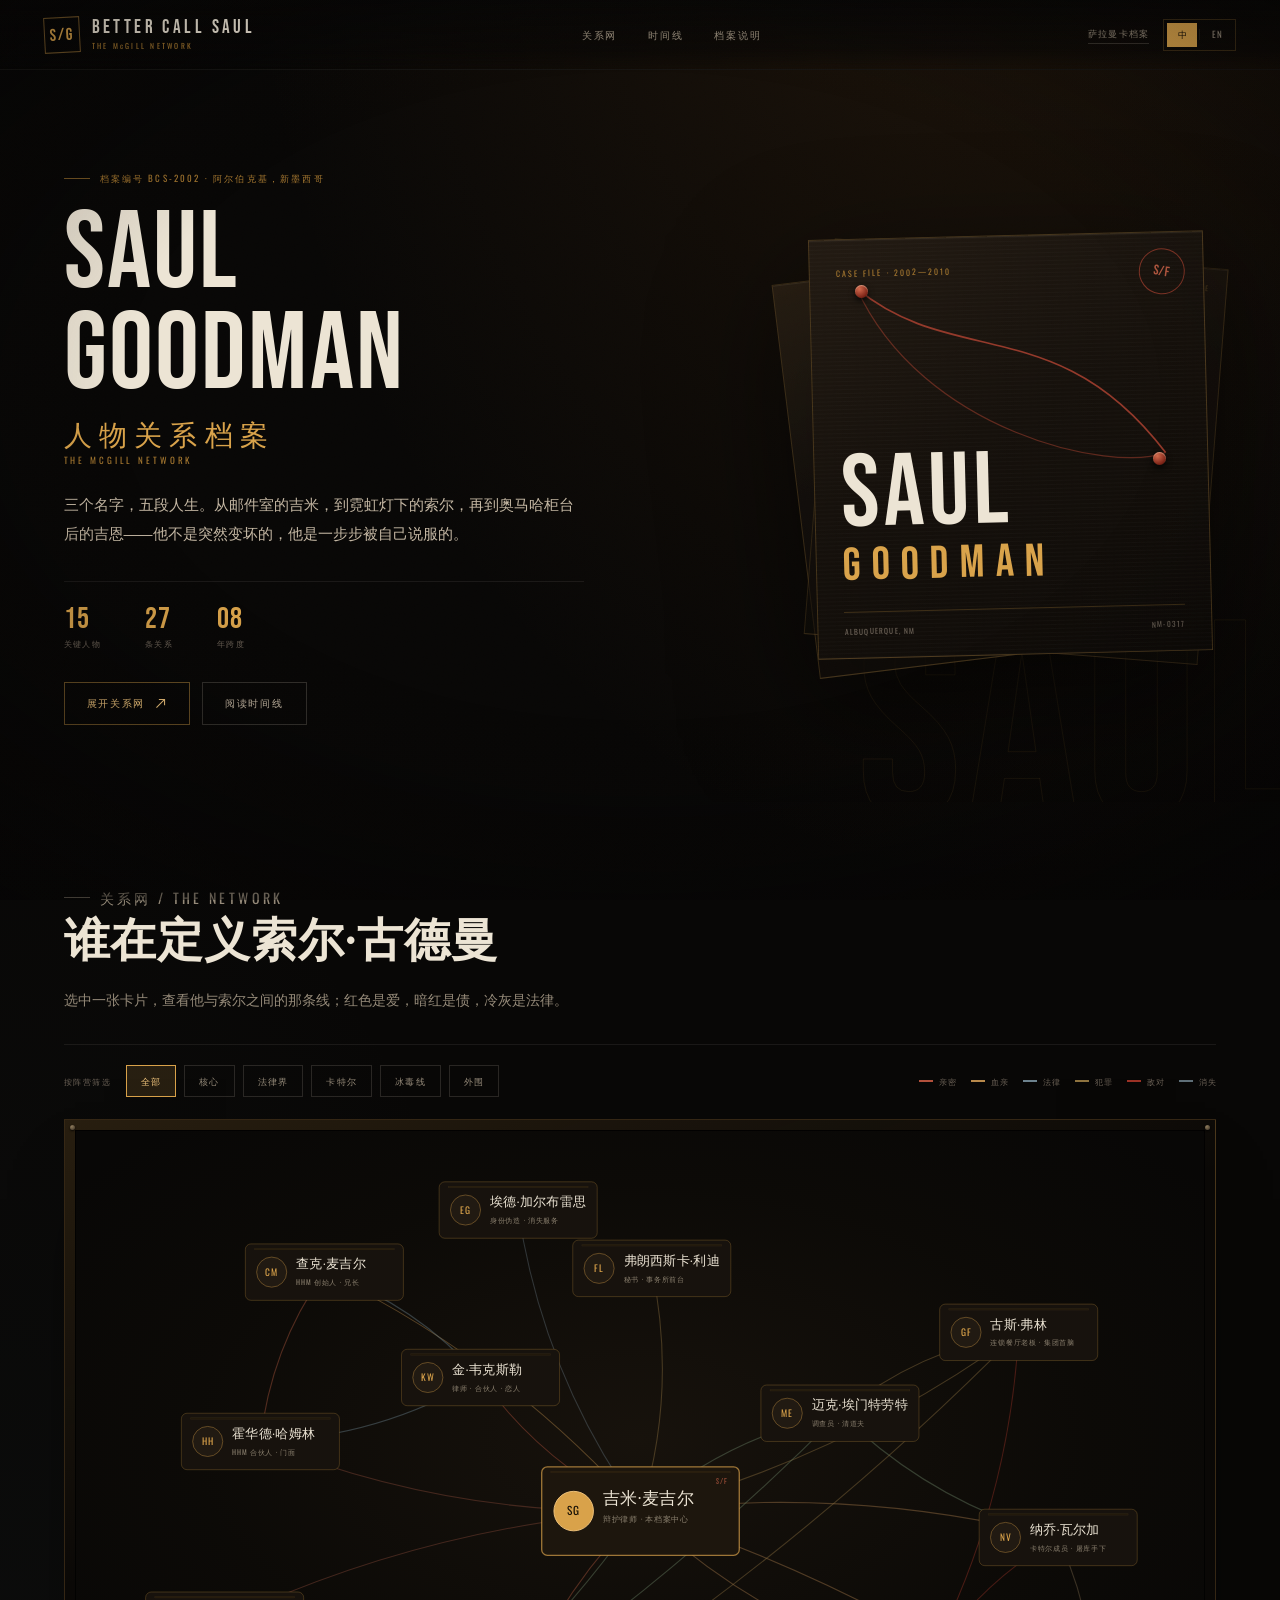
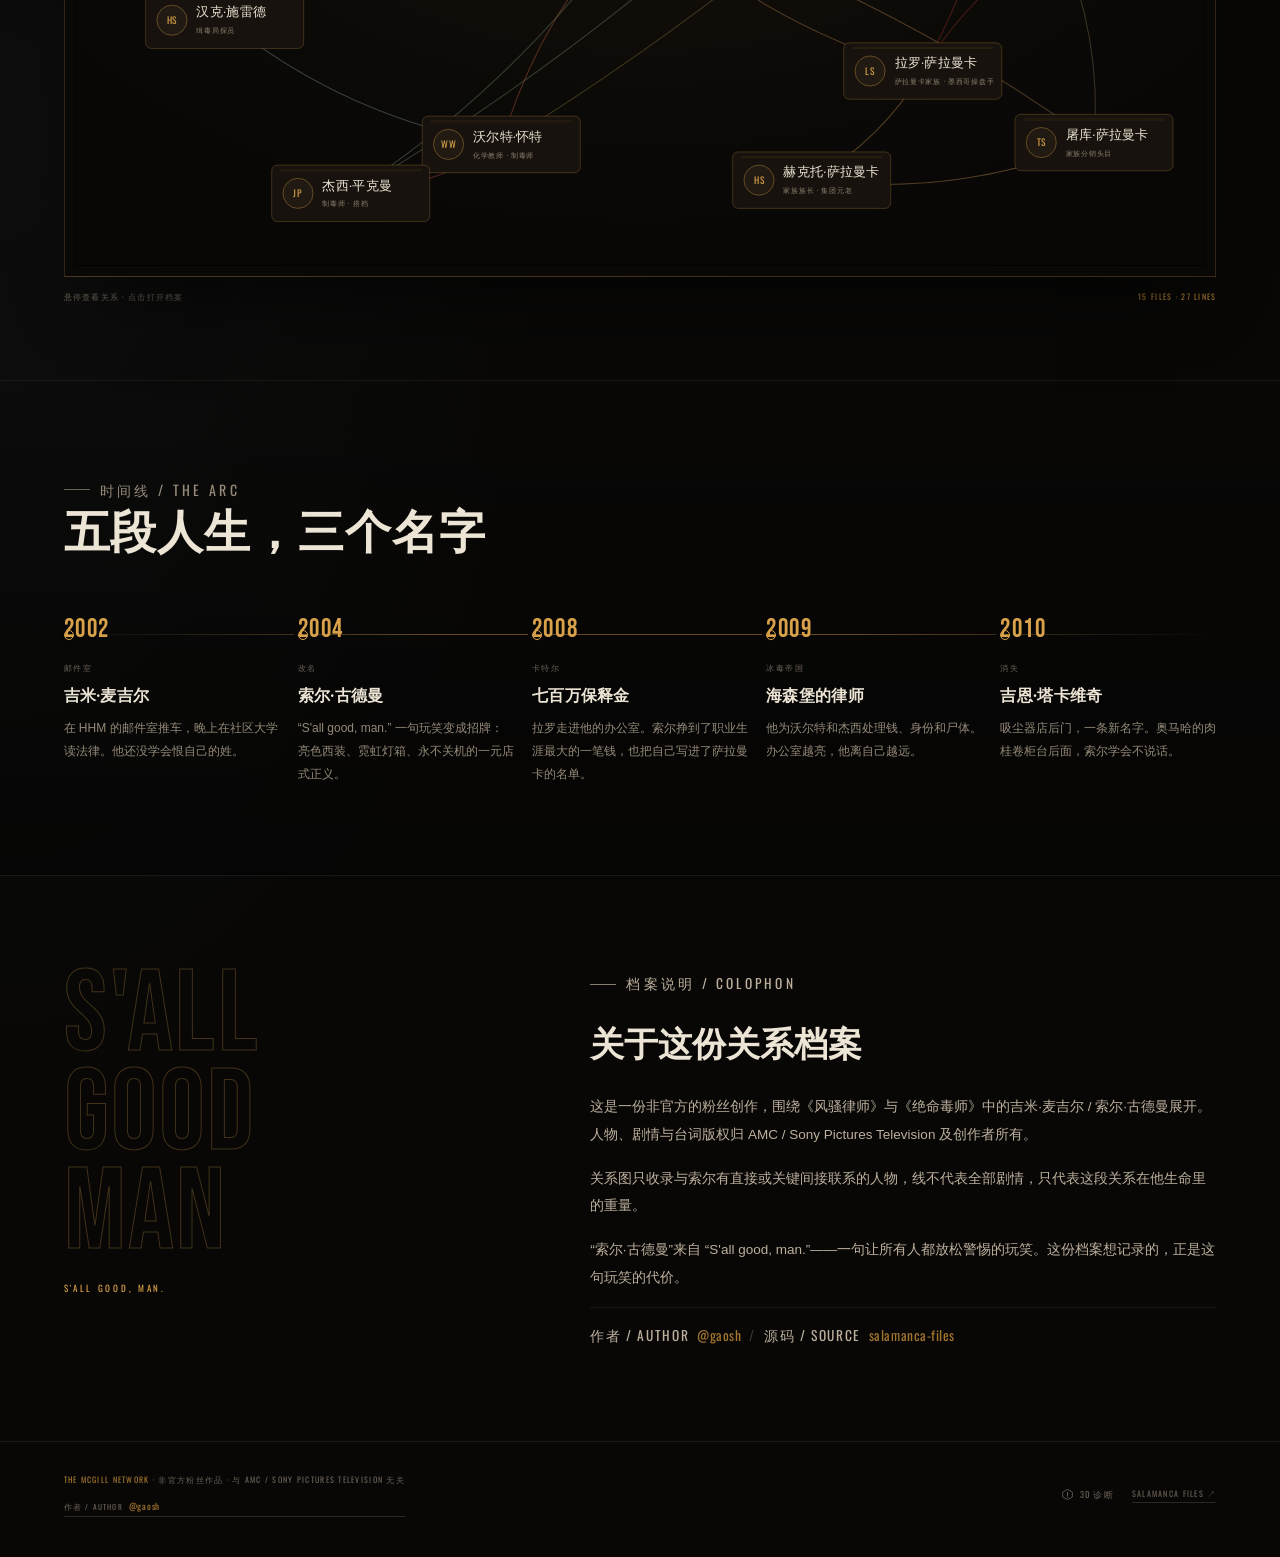
==== saul.html @ 106b192c "feat: Salamanca Files & McGill Network — bilingual 3D character archives - index.html: six Salamanca" ====
<!DOCTYPE html>
<html lang="zh-CN" data-lang="zh">
<head>
<meta charset="UTF-8">
<meta name="viewport" content="width=device-width, initial-scale=1.0, viewport-fit=cover">
<meta name="theme-color" content="#080706">
<meta name="description" content="以索尔·古德曼为中心的人物关系档案：金、查克、霍华德、迈克、古斯、拉罗、纳乔、沃尔特、杰西等 15 位关键人物与 27 条关系，附时间线。">
<title>索尔·古德曼人物关系档案 · THE McGILL NETWORK</title>
<link rel="icon" href="assets/fonts/favicon.svg" type="image/svg+xml">
<link rel="stylesheet" href="assets/css/saul.css">
</head>
<body id="top">

<div class="grain" aria-hidden="true"></div>
<div class="vignette" aria-hidden="true"></div>

<header class="site-nav">
  <a class="brand" href="#top" aria-label="回到顶部">
    <span class="brand__mark">S/G</span>
    <span class="brand__text"><strong>BETTER CALL SAUL</strong><small>THE McGILL NETWORK</small></span>
  </a>
  <nav class="site-nav__links" aria-label="主导航">
    <a href="#network" data-i18n="navNetwork">关系网</a>
    <a href="#timeline" data-i18n="navTimeline">时间线</a>
    <a href="#about" data-i18n="navAbout">档案说明</a>
  </nav>
  <div class="nav__right">
    <a class="nav__back" href="index.html" data-i18n="back">萨拉曼卡档案</a>
    <div class="lang-switch" role="group" aria-label="语言切换 / Language">
      <button type="button" data-lang-btn="zh" class="is-active" aria-pressed="true">中</button>
      <span aria-hidden="true"></span>
      <button type="button" data-lang-btn="en" aria-pressed="false">EN</button>
    </div>
  </div>
</header>

<main>

  <!-- HERO -->
  <section class="hero">
    <span class="hero__ghost" aria-hidden="true">SAUL</span>
    <div class="wrap hero__grid">
      <div class="hero__copy">
        <p class="kicker" data-i18n="heroKicker">档案编号 BCS-2002 · 阿尔伯克基，新墨西哥</p>
        <h1 class="hero__title">
          SAUL<br>GOODMAN
          <span class="hero__sub-cn" data-i18n="heroSubCn">人物关系档案</span>
          <em class="hero__sub-en">THE McGILL NETWORK</em>
        </h1>
        <p class="hero__lead" data-i18n="heroLead">三个名字，五段人生。从邮件室的吉米，到霓虹灯下的索尔，再到奥马哈柜台后的吉恩——他不是突然变坏的，他是一步步被自己说服的。</p>

        <div class="hero__meta">
          <div><b>15</b><span data-i18n="heroMeta1">关键人物</span></div>
          <div><b>27</b><span data-i18n="heroMeta2">条关系</span></div>
          <div><b>08</b><span data-i18n="heroMeta3">年跨度</span></div>
        </div>

        <div class="hero__cta">
          <a class="btn" href="#network">
            <span data-i18n="heroCta">展开关系网</span>
            <svg viewBox="0 0 16 16" fill="none" aria-hidden="true"><path d="M3 13 13 3M6 3h7v7" stroke="currentColor" stroke-width="1.3"/></svg>
          </a>
          <a class="btn btn--ghost" href="#timeline"><span data-i18n="heroCta2">阅读时间线</span></a>
        </div>
      </div>

      <div class="stack" aria-hidden="true">
        <div class="stack__card stack__card--back1"></div>
        <div class="stack__card stack__card--back2"></div>
        <div class="stack__card stack__card--main">
          <p class="stack__label">CASE FILE · 2002—2010</p>
          <span class="stack__stamp">S/F</span>
          <p class="stack__big">SAUL</p>
          <p class="stack__sub">GOODMAN</p>
          <div class="stack__row">
            <span>ALBUQUERQUE, NM</span>
            <span>NM-0317</span>
          </div>
        </div>
        <span class="stack__pin stack__pin--a"></span>
        <span class="stack__pin stack__pin--b"></span>
        <svg class="stack__thread" viewBox="0 0 400 440" fill="none">
          <path d="M58 74 C 150 150, 250 96, 352 230" stroke="#a8402f" stroke-width="1.6" opacity="0.85"/>
          <path d="M58 74 C 120 210, 300 250, 352 230" stroke="#a8402f" stroke-width="1.2" opacity="0.5"/>
        </svg>
      </div>
    </div>
  </section>

  <!-- NETWORK -->
  <section class="network" id="network">
    <div class="wrap">
      <div class="network__head">
        <div class="section-head">
          <p class="kicker" data-i18n="boardKicker">关系网 / THE NETWORK</p>
          <h2 data-i18n="boardTitle">谁在定义索尔·古德曼</h2>
          <p data-i18n="boardLead">选中一张卡片，查看他与索尔之间的那条线；红色是爱，暗红是债，冷灰是法律。</p>
        </div>
      </div>

      <div class="board-tools">
        <span class="filter-label" data-i18n="filterLabel">按阵营筛选</span>
        <div class="filter-chips" id="filter-chips"></div>
        <div class="legend">
          <span><i style="background:#b4513c"></i><em data-i18n="legendLove">亲密</em></span>
          <span><i style="background:#b98a4b"></i><em data-i18n="legendFamily">血亲</em></span>
          <span><i style="background:#6d838f"></i><em data-i18n="legendLaw">法律</em></span>
          <span><i style="background:#8f7440"></i><em data-i18n="legendCrime">犯罪</em></span>
          <span><i style="background:#9c3226"></i><em data-i18n="legendEnemy">敌对</em></span>
          <span><i style="background:#5f6f78"></i><em data-i18n="legendEscape">消失</em></span>
        </div>
      </div>

      <div class="board-frame">
        <div class="board" id="board">
          <svg id="saul-board" viewBox="0 0 1200 780" role="img" aria-label="索尔·古德曼人物关系图">
            <g id="layer-edges"></g>
            <g id="layer-nodes"></g>
          </svg>
        </div>
      </div>
      <div class="index-strip" id="mobile-index">
        <span class="index-strip__label">全部档案</span>
        <div class="index-strip__chips"></div>
      </div>
      <div class="board-hint">
        <span data-i18n="boardHint">悬停查看关系 · 点击打开档案</span>
        <b class="scroll-tip">← 左右滑动查看完整关系图 →</b>
        <b class="count-tip">15 FILES · 27 LINES</b>
      </div>
    </div>
  </section>

  <!-- TIMELINE -->
  <section class="timeline" id="timeline">
    <div class="wrap">
      <div class="section-head">
        <p class="kicker" data-i18n="timelineKicker">时间线 / THE ARC</p>
        <h2 data-i18n="timelineTitle">五段人生，三个名字</h2>
      </div>
      <div class="timeline__track" id="timeline-track"></div>
    </div>
  </section>

  <!-- ABOUT -->
  <section class="about" id="about">
    <div class="wrap about__grid">
      <div>
        <p class="about__mark">S'ALL<br>GOOD<br>MAN<small>S'ALL GOOD, MAN.</small></p>
      </div>
      <div class="about__body">
        <p class="kicker" data-i18n="aboutKicker">档案说明 / COLOPHON</p>
        <h2 class="section-head" style="font-size:clamp(24px,2.8vw,34px);margin:0 0 18px" data-i18n="aboutTitle">关于这份关系档案</h2>
        <p data-i18n="aboutP1">这是一份非官方的粉丝创作，围绕《风骚律师》与《绝命毒师》中的吉米·麦吉尔 / 索尔·古德曼展开。人物、剧情与台词版权归 AMC / Sony Pictures Television 及创作者所有。</p>
        <p data-i18n="aboutP2">关系图只收录与索尔有直接或关键间接联系的人物，线不代表全部剧情，只代表这段关系在他生命里的重量。</p>
        <p data-i18n="aboutP3">“索尔·古德曼”来自 “S'all good, man.”——一句让所有人都放松警惕的玩笑。这份档案想记录的，正是这句玩笑的代价。</p>
        <p class="about__credit">
          <span data-author-label>作者 / AUTHOR</span>
          <a data-author-link href="https://github.com/" target="_blank" rel="noopener noreferrer" data-author-name>@github</a>
          <span class="about__sep" aria-hidden="true">/</span>
          <span data-repo-label>源码 / SOURCE</span>
          <a data-repo-link href="https://github.com/" target="_blank" rel="noopener noreferrer" data-repo-name>salamanca-files</a>
        </p>
      </div>
    </div>
  </section>

</main>

<footer class="site-footer">
  <div class="wrap site-footer__inner">
    <div class="site-footer__meta">
      <span><strong>THE McGILL NETWORK</strong> · <span data-i18n="footer">非官方粉丝作品 · 与 AMC / Sony Pictures Television 无关</span></span>
      <a class="site-credit" data-author-link href="https://github.com/" target="_blank" rel="noopener noreferrer">
        <em data-author-label>作者 / AUTHOR</em>
        <b data-author-name>@github</b>
      </a>
    </div>
    <div class="site-footer__actions">
      <button class="site-footer__gl" type="button" data-gl-diag>
        <svg viewBox="0 0 16 16" fill="none" aria-hidden="true"><path d="M8 1.8 14 5v6l-6 3.2L2 11V5l6-3.2Z" stroke="currentColor" stroke-width="1"/><path d="M8 5.4v4M8 10.9v.5" stroke="currentColor" stroke-width="1.2" stroke-linecap="round"/></svg>
        <span data-i18n="footer.glCheck">3D 诊断</span>
      </button>
      <a href="index.html">SALAMANCA FILES ↗</a>
    </div>
  </div>
</footer>

<div class="dossier" id="dossier" hidden>
  <div class="dossier__veil" id="dossier-veil" data-close></div>
  <section class="dossier__panel" role="dialog" aria-modal="true" aria-labelledby="dossier-name">
    <button class="dossier__close" type="button" data-close aria-label="关闭档案" title="关闭 / Close">
      <svg viewBox="0 0 20 20" fill="none" aria-hidden="true"><path d="M5 5l10 10M15 5 5 15" stroke="currentColor" stroke-width="1.4"/></svg>
    </button>

    <div class="dossier__stage">
      <div class="stage__top">
        <span class="stage__mode"><i></i><span id="stage-mode">LIVE 3D</span> · <span id="stage-num">01</span> / 15</span>
        <span class="stage__status" id="stage-status">拖动旋转</span>
      </div>

      <div class="stage__canvas" id="stage-canvas">
        <div class="stage__placeholder" id="stage-placeholder">
          <span class="stage__spinner" aria-hidden="true"></span>
          <span>正在载入 3D 人物…</span>
        </div>
        <div class="stage__photo" id="stage-photo" hidden>
          <figure class="stage__frame">
            <img id="stage-photo-img" alt="" decoding="async">
            <span class="stage__frame-scan" aria-hidden="true"></span>
            <figcaption><span id="stage-photo-cap">ON-SCREEN STILL</span><b>S/F</b></figcaption>
          </figure>
        </div>
      </div>

      <div class="stage__controls" id="stage-controls">
        <button class="stage-btn is-on" id="btn-rotate" type="button" aria-pressed="true">
          <svg viewBox="0 0 16 16" fill="none" aria-hidden="true"><path d="M13 8a5 5 0 1 1-1.5-3.6M13 2v3.5H9.5" stroke="currentColor" stroke-width="1.2"/></svg>
          <span data-i18n="stage.auto">自动旋转</span>
        </button>
        <button class="stage-btn" id="btn-reset" type="button">
          <svg viewBox="0 0 16 16" fill="none" aria-hidden="true"><path d="M3 8a5 5 0 1 0 1.5-3.6M3 2v3.5h3.5" stroke="currentColor" stroke-width="1.2"/></svg>
          <span data-i18n="stage.reset">重置视角</span>
        </button>
      </div>

      <p class="stage__hint" id="stage-hint">拖动旋转 · 滚轮 / 双指缩放</p>
      <div class="stage__foot"><span id="stage-latin">SAUL GOODMAN</span><b>S/F · 0317</b></div>
    </div>

    <div class="dossier__info" id="dossier-info">
      <header class="dossier__head">
        <p class="dossier__tag" id="d-tag">档案</p>
        <h2 id="dossier-name">—</h2>
        <p class="dossier__alias" id="d-alias">—</p>
        <div class="dossier__rel">
          <span data-i18n="dossier.relation">与索尔的关系 / RELATION</span>
          <strong id="d-relation">—</strong>
        </div>
      </header>

      <dl class="dossier__meta">
        <div><dt data-i18n="dossier.role">身份 / ROLE</dt><dd id="d-role">—</dd></div>
        <div><dt data-i18n="dossier.faction">阵营 / FACTION</dt><dd id="d-faction">—</dd></div>
        <div><dt data-i18n="dossier.season">活跃 / SEASONS</dt><dd id="d-season">—</dd></div>
      </dl>

      <div class="dossier__block">
        <span class="block-label" data-i18n="dossier.traits">性格特征 / TRAITS</span>
        <ul class="chip-list" id="d-traits"></ul>
      </div>

      <div class="dossier__block">
        <span class="block-label" data-i18n="dossier.bio">档案正文 / FILE NOTE</span>
        <p id="d-bio">—</p>
      </div>

      <section class="audio-card" id="audio-card" aria-label="台词音频">
        <div class="audio-card__head">
          <span id="audio-label">原话 / ON RECORD</span>
          <em>AI 合成 · 非原声</em>
        </div>
        <p class="audio-card__quote" id="audio-quote">—</p>
        <p class="audio-card__zh" id="audio-zh">—</p>
        <div class="audio-player">
          <button class="audio-btn" id="audio-btn" type="button" aria-label="播放台词">
            <svg class="ico-play" viewBox="0 0 16 16" aria-hidden="true"><path d="M5 3.5v9l7-4.5-7-4.5Z" fill="currentColor"/></svg>
            <svg class="ico-pause" viewBox="0 0 16 16" aria-hidden="true"><rect x="4" y="3.5" width="2.6" height="9" fill="currentColor"/><rect x="9.4" y="3.5" width="2.6" height="9" fill="currentColor"/></svg>
          </button>
          <div class="audio-track" id="audio-track" role="slider" tabindex="0" aria-label="播放进度" aria-valuemin="0" aria-valuemax="100" aria-valuenow="0">
            <span class="audio-track__fill" id="audio-fill"></span>
            <span class="audio-track__knob" id="audio-knob"></span>
          </div>
          <span class="audio-time" id="audio-time">0:00 / 0:00</span>
        </div>
      </section>

      <div class="dossier__block">
        <span class="block-label" data-i18n="dossier.margin">档案批注 / MARGIN</span>
        <p id="d-note">—</p>
      </div>

      <div class="dossier__block">
        <span class="block-label" data-i18n="dossier.links">关系链 / CONNECTIONS</span>
        <div class="dossier__chips" id="d-links"></div>
      </div>

      <div class="dossier__nav">
        <button type="button" id="d-prev">← 上一位</button>
        <span id="d-count">01 / 15</span>
        <button type="button" id="d-next">下一位 →</button>
      </div>
    </div>
  </section>
</div>

<script src="assets/js/gl-support.js" defer></script>
<script src="assets/js/three.min.js" defer></script>
<script src="assets/js/GLTFLoader.js" defer></script>
<script src="assets/js/saul-viewer.js" defer></script>
<script src="assets/js/saul-data.js" defer></script>
<script src="assets/js/saul.js" defer></script>
<script src="assets/js/site-meta.js" defer></script>
</body>
</html>
---- assets/css/saul.css ----
/* =========================================================
   BETTER CALL SAUL — THE McGILL NETWORK
   ========================================================= */

@font-face {
  font-family: "Bebas Neue";
  src: url("../fonts/bebas-neue.woff2") format("woff2");
  font-weight: 400;
  font-display: swap;
}
@font-face {
  font-family: "Oswald";
  src: url("../fonts/oswald.woff2") format("woff2");
  font-weight: 200 700;
  font-display: swap;
}

:root {
  --bg: #080706;
  --bg-soft: #0d0b08;
  --board: #0e0c09;
  --panel: #120f0b;
  --card: #171310;
  --ink: #ece4d4;
  --ink-dim: #c3b6a2;
  --muted: #958a79;
  --faint: #6b6156;
  --amber: #d9a24a;
  --amber-bright: #f0c47c;
  --amber-deep: #a3762f;
  --red: #a8402f;
  --red-bright: #cf6449;
  --steel: #7e97a6;
  --green: #6f8b74;
  --line: rgba(217, 162, 74, 0.18);
  --line-soft: rgba(236, 228, 212, 0.08);
  --display: "Bebas Neue", "Arial Narrow", Impact, sans-serif;
  --label: "Oswald", "Arial Narrow", sans-serif;
  --cn-serif: "Songti SC", "STSong", "Noto Serif CJK SC", "Source Han Serif SC", "SimSun", serif;
  --cn-sans: "Microsoft YaHei", "PingFang SC", "Hiragino Sans GB", "Noto Sans CJK SC", sans-serif;
  --serif-en: Georgia, "Times New Roman", serif;
  --nav-h: 70px;
  --ease: cubic-bezier(0.22, 1, 0.36, 1);
}

* { box-sizing: border-box; }

html { scroll-behavior: smooth; -webkit-text-size-adjust: 100%; }

body {
  margin: 0;
  background:
    radial-gradient(100% 60% at 78% -8%, rgba(150, 92, 32, 0.16), transparent 60%),
    radial-gradient(70% 50% at 0% 55%, rgba(60, 78, 84, 0.09), transparent 62%),
    var(--bg);
  color: var(--ink);
  font-family: var(--cn-sans);
  font-size: 16px;
  line-height: 1.8;
  overflow-x: hidden;
  -webkit-font-smoothing: antialiased;
}

body.has-dossier { overflow: hidden; }

::selection { background: var(--amber); color: #0b0906; }
::-webkit-scrollbar { width: 9px; height: 9px; }
::-webkit-scrollbar-track { background: #070605; }
::-webkit-scrollbar-thumb { background: #33291c; border-radius: 9px; }

a { color: inherit; text-decoration: none; }
button { font: inherit; }
img { display: block; max-width: 100%; }

.grain,
.vignette {
  position: fixed;
  inset: 0;
  pointer-events: none;
  z-index: 90;
}
.grain {
  opacity: 0.045;
  background-image: url("data:image/svg+xml;utf8,<svg xmlns='http://www.w3.org/2000/svg' width='120' height='120'><filter id='n'><feTurbulence type='fractalNoise' baseFrequency='0.9' numOctaves='3'/></filter><rect width='120' height='120' filter='url(%23n)'/></svg>");
  mix-blend-mode: overlay;
}
.vignette {
  background: radial-gradient(ellipse 88% 78% at 50% 44%, transparent 46%, rgba(3, 2, 2, 0.55) 100%);
}

/* ---------------- nav ---------------- */

.site-nav {
  position: fixed;
  top: 0;
  left: 0;
  right: 0;
  z-index: 60;
  height: var(--nav-h);
  display: flex;
  align-items: center;
  justify-content: space-between;
  gap: 20px;
  padding: 0 clamp(18px, 3.4vw, 52px);
  background: linear-gradient(180deg, rgba(8, 7, 6, 0.94), rgba(8, 7, 6, 0.6) 70%, transparent);
  backdrop-filter: blur(12px);
  border-bottom: 1px solid rgba(236, 228, 212, 0.06);
}

.brand { display: inline-flex; align-items: center; gap: 12px; }
.brand__mark {
  width: 36px;
  height: 36px;
  display: grid;
  place-items: center;
  border: 1px solid rgba(217, 162, 74, 0.5);
  color: var(--amber);
  font-family: var(--display);
  font-size: 17px;
  letter-spacing: 0.08em;
  transform: rotate(-3deg);
}
.brand__text { display: flex; flex-direction: column; line-height: 1.1; }
.brand__text strong {
  font-family: var(--display);
  font-size: 19px;
  letter-spacing: 0.18em;
  font-weight: 400;
}
.brand__text small {
  font-family: var(--label);
  font-size: 7.5px;
  letter-spacing: 0.3em;
  color: var(--amber-deep);
  margin-top: 3px;
}

.site-nav__links {
  display: flex;
  align-items: center;
  gap: clamp(14px, 2.4vw, 34px);
  font-family: var(--label);
  font-size: 10px;
  letter-spacing: 0.18em;
  text-transform: uppercase;
  color: var(--muted);
}
.site-nav__links a { position: relative; padding: 6px 0; transition: color 0.25s; }
.site-nav__links a::after {
  content: "";
  position: absolute;
  left: 0; right: 0; bottom: 0;
  height: 1px;
  background: var(--amber);
  transform: scaleX(0);
  transform-origin: left;
  transition: transform 0.35s var(--ease);
}
.site-nav__links a:hover { color: var(--amber-bright); }
.site-nav__links a:hover::after { transform: scaleX(1); }

.nav__right { display: flex; align-items: center; gap: 14px; }
.lang-switch {
  display: inline-flex;
  align-items: center;
  gap: 2px;
  padding: 3px;
  border: 1px solid rgba(217, 162, 74, 0.22);
}
.lang-switch button {
  border: 0;
  background: transparent;
  color: var(--muted);
  font-family: var(--label);
  font-size: 9px;
  letter-spacing: 0.1em;
  min-width: 30px;
  height: 24px;
  cursor: pointer;
  transition: background 0.2s, color 0.2s;
}
.lang-switch button.is-active { background: var(--amber); color: #120d06; }
.lang-switch span { width: 1px; height: 11px; background: var(--line-soft); }

.nav__back {
  font-family: var(--label);
  font-size: 9px;
  letter-spacing: 0.14em;
  text-transform: uppercase;
  color: var(--muted);
  border-bottom: 1px solid rgba(236, 228, 212, 0.18);
  padding-bottom: 2px;
  transition: color 0.2s, border-color 0.2s;
}
.nav__back:hover { color: var(--amber-bright); border-color: var(--amber); }

/* ---------------- shared ---------------- */

.wrap { width: 100%; max-width: 1240px; margin: 0 auto; padding-inline: clamp(18px, 3.4vw, 52px); }
.kicker {
  display: inline-flex;
  align-items: center;
  gap: 10px;
  font-family: var(--label);
  font-size: 9px;
  letter-spacing: 0.24em;
  text-transform: uppercase;
  color: var(--amber-deep);
  margin: 0 0 18px;
}
.kicker::before {
  content: "";
  width: 26px;
  height: 1px;
  background: currentColor;
  opacity: 0.7;
}
.section-head { max-width: 720px; }
.section-head h2 {
  font-family: var(--cn-serif);
  font-size: clamp(28px, 3.6vw, 46px);
  font-weight: 600;
  letter-spacing: 0.02em;
  line-height: 1.3;
  margin: 0 0 16px;
}
html[data-lang="en"] .section-head h2 {
  font-family: var(--display);
  font-weight: 400;
  font-size: clamp(34px, 4.4vw, 56px);
  letter-spacing: 0.05em;
}
.section-head p { margin: 0; color: var(--muted); font-size: 14px; line-height: 1.95; max-width: 620px; }

/* ---------------- hero ---------------- */

.hero {
  position: relative;
  padding: calc(var(--nav-h) + clamp(48px, 7vw, 96px)) 0 clamp(48px, 6vw, 84px);
  overflow: hidden;
}
.hero__ghost {
  position: absolute;
  right: -2vw;
  bottom: -3.4vw;
  font-family: var(--display);
  font-size: clamp(120px, 22vw, 320px);
  line-height: 0.8;
  letter-spacing: 0.02em;
  color: transparent;
  -webkit-text-stroke: 1px rgba(217, 162, 74, 0.09);
  pointer-events: none;
  user-select: none;
}
.hero__grid {
  position: relative;
  display: grid;
  grid-template-columns: minmax(0, 1.04fr) minmax(0, 0.96fr);
  gap: clamp(24px, 4vw, 64px);
  align-items: center;
}
.hero__title {
  margin: 0;
  font-family: var(--display);
  font-weight: 400;
  font-size: clamp(58px, 8.6vw, 120px);
  line-height: 0.92;
  letter-spacing: 0.02em;
  color: var(--ink);
}
.hero__sub-cn {
  display: block;
  font-family: var(--cn-serif);
  font-size: clamp(19px, 2.2vw, 28px);
  letter-spacing: 0.26em;
  color: var(--amber);
  margin-top: 16px;
  font-weight: 500;
}
.hero__sub-en {
  display: block;
  margin-top: 8px;
  font-family: var(--label);
  font-style: normal;
  font-size: 9px;
  letter-spacing: 0.32em;
  color: var(--amber-deep);
  text-transform: uppercase;
}
.hero__lead {
  margin: 26px 0 0;
  max-width: 520px;
  color: var(--ink-dim);
  font-size: 14.5px;
  line-height: 2;
}
.hero__meta {
  display: flex;
  gap: clamp(20px, 3.4vw, 46px);
  margin: 32px 0 0;
  padding-top: 22px;
  border-top: 1px solid var(--line-soft);
  max-width: 520px;
}
.hero__meta div { display: flex; flex-direction: column; gap: 2px; }
.hero__meta b {
  font-family: var(--display);
  font-size: 30px;
  font-weight: 400;
  letter-spacing: 0.04em;
  color: var(--amber);
  line-height: 1;
}
.hero__meta span {
  font-family: var(--label);
  font-size: 8px;
  letter-spacing: 0.18em;
  text-transform: uppercase;
  color: var(--faint);
}
.hero__cta { display: flex; flex-wrap: wrap; gap: 12px; margin-top: 32px; }
.btn {
  display: inline-flex;
  align-items: center;
  gap: 9px;
  padding: 12px 22px;
  border: 1px solid rgba(217, 162, 74, 0.45);
  background: transparent;
  color: var(--amber-bright);
  font-family: var(--label);
  font-size: 9.5px;
  letter-spacing: 0.18em;
  text-transform: uppercase;
  cursor: pointer;
  transition: background 0.25s, color 0.25s, border-color 0.25s;
}
.btn:hover { background: var(--amber); color: #120d06; border-color: var(--amber); }
.btn--ghost { border-color: rgba(236, 228, 212, 0.18); color: var(--ink-dim); }
.btn--ghost:hover { background: transparent; color: var(--amber-bright); border-color: var(--amber); }
.btn svg { width: 13px; height: 13px; }

/* case stack */
.stack {
  position: relative;
  width: 100%;
  aspect-ratio: 4 / 4.4;
  max-width: 420px;
  margin-left: auto;
  filter: drop-shadow(0 40px 60px rgba(0, 0, 0, 0.6));
}
.stack__card {
  position: absolute;
  inset: 8% 4% 6% 2%;
  background:
    linear-gradient(160deg, rgba(217, 162, 74, 0.1), transparent 42%),
    linear-gradient(180deg, #191410 0%, #100d09 100%);
  border: 1px solid rgba(217, 162, 74, 0.26);
  box-shadow: inset 0 1px 0 rgba(255, 226, 180, 0.1);
}
.stack__card--back1 { transform: rotate(-7deg) translate(-12px, 10px); opacity: 0.75; }
.stack__card--back2 { transform: rotate(4.5deg) translate(14px, 4px); opacity: 0.55; }
.stack__card--back1::before,
.stack__card--back2::before {
  content: "CASE FILE";
  position: absolute;
  top: 14px; right: 16px;
  font-family: var(--label);
  font-size: 7px;
  letter-spacing: 0.3em;
  color: rgba(217, 162, 74, 0.4);
}
.stack__card--main {
  inset: 5% 2% 4% 4%;
  transform: rotate(-1.4deg);
  padding: 26px 26px 20px;
  display: flex;
  flex-direction: column;
  background:
    repeating-linear-gradient(0deg, rgba(255, 255, 255, 0.018) 0 1px, transparent 1px 4px),
    linear-gradient(155deg, #221a12 0%, #15100b 46%, #0d0a07 100%);
}
.stack__label {
  margin: 0;
  font-family: var(--label);
  font-size: 8px;
  letter-spacing: 0.26em;
  color: var(--amber-deep);
  text-transform: uppercase;
}
.stack__stamp {
  position: absolute;
  top: 16px; right: 18px;
  width: 46px; height: 46px;
  display: grid;
  place-items: center;
  border: 1px solid rgba(168, 64, 47, 0.7);
  border-radius: 50%;
  color: rgba(207, 100, 73, 0.85);
  font-family: var(--display);
  font-size: 14px;
  letter-spacing: 0.06em;
  transform: rotate(9deg);
}
.stack__big {
  margin: auto 0 0;
  font-family: var(--display);
  font-size: clamp(64px, 8vw, 104px);
  line-height: 0.82;
  letter-spacing: 0.04em;
  color: var(--ink);
}
.stack__sub {
  margin: 6px 0 0;
  font-family: var(--display);
  font-size: clamp(30px, 3.6vw, 46px);
  letter-spacing: 0.24em;
  line-height: 1;
  color: var(--amber);
}
.stack__row {
  display: flex;
  justify-content: space-between;
  gap: 10px;
  margin-top: 22px;
  padding-top: 12px;
  border-top: 1px solid rgba(217, 162, 74, 0.22);
  font-family: var(--label);
  font-size: 7.5px;
  letter-spacing: 0.16em;
  color: var(--faint);
  text-transform: uppercase;
}
.stack__pin {
  position: absolute;
  width: 13px; height: 13px;
  border-radius: 50%;
  background: radial-gradient(circle at 34% 30%, #d46a4d, #7d2417 68%, #42100a);
  box-shadow: 0 3px 6px rgba(0, 0, 0, 0.8), inset 0 1px 1px rgba(255, 220, 190, 0.5);
  z-index: 3;
}
.stack__pin--a { top: 16%; left: 14%; }
.stack__pin--b { top: 52%; right: 12%; }
.stack__thread {
  position: absolute;
  inset: 0;
  z-index: 2;
  pointer-events: none;
  overflow: visible;
}

/* ---------------- network ---------------- */

.network { padding: clamp(40px, 6vw, 80px) 0 clamp(50px, 6vw, 88px); }
.network__head { display: flex; justify-content: space-between; align-items: flex-end; gap: 24px; flex-wrap: wrap; }

.board-tools {
  display: flex;
  align-items: center;
  gap: 14px;
  flex-wrap: wrap;
  margin: 30px 0 0;
  padding-top: 20px;
  border-top: 1px solid var(--line-soft);
}
.filter-label {
  font-family: var(--label);
  font-size: 8px;
  letter-spacing: 0.2em;
  text-transform: uppercase;
  color: var(--faint);
}
.filter-chips { display: flex; flex-wrap: wrap; gap: 8px; }
.filter-chip {
  border: 1px solid rgba(236, 228, 212, 0.14);
  background: transparent;
  color: var(--muted);
  padding: 7px 14px;
  font-family: var(--label);
  font-size: 9px;
  letter-spacing: 0.14em;
  cursor: pointer;
  transition: color 0.2s, border-color 0.2s, background 0.2s;
}
.filter-chip:hover { color: var(--amber-bright); border-color: rgba(217, 162, 74, 0.5); }
.filter-chip.is-active { background: rgba(217, 162, 74, 0.14); border-color: var(--amber); color: var(--amber-bright); }

.legend {
  display: flex;
  gap: 14px;
  flex-wrap: wrap;
  margin-left: auto;
  font-family: var(--label);
  font-size: 8px;
  letter-spacing: 0.12em;
  color: var(--faint);
  text-transform: uppercase;
}
.legend span { display: inline-flex; align-items: center; gap: 6px; }
.legend i { width: 14px; height: 2px; display: inline-block; }
.legend em { font-style: normal; }

.board-frame {
  position: relative;
  margin-top: 22px;
  padding: 10px;
  background: linear-gradient(160deg, rgba(217, 162, 74, 0.14), rgba(0, 0, 0, 0) 40%), #0a0806;
  border: 1px solid rgba(217, 162, 74, 0.2);
  box-shadow: 0 40px 80px -40px rgba(0, 0, 0, 0.9);
}
.board-frame::before,
.board-frame::after {
  content: "";
  position: absolute;
  width: 5px; height: 5px;
  border-radius: 50%;
  background: radial-gradient(circle at 35% 30%, #8e7b5c, #3a3024);
  box-shadow: 0 1px 2px rgba(0, 0, 0, 0.8);
}
.board-frame::before { top: 5px; left: 5px; }
.board-frame::after { top: 5px; right: 5px; }

.board {
  position: relative;
  overflow-x: auto;
  overflow-y: hidden;
  background:
    radial-gradient(64% 56% at 50% 42%, #17120c 0%, #0c0a07 62%, #080706 100%),
    repeating-linear-gradient(0deg, rgba(255, 255, 255, 0.014) 0 1px, transparent 1px 3px);
  border: 1px solid rgba(0, 0, 0, 0.8);
}
.board svg { display: block; width: 100%; min-width: 960px; height: auto; }
.index-strip { display: none; margin-top: 16px; }
.index-strip__label {
  display: block;
  font-family: var(--label);
  font-size: 8px;
  letter-spacing: 0.2em;
  color: var(--faint);
  text-transform: uppercase;
  margin-bottom: 8px;
}
.index-strip__chips { display: flex; flex-wrap: wrap; gap: 7px; }
.index-chip {
  display: inline-flex;
  align-items: center;
  gap: 6px;
  padding: 6px 10px 6px 7px;
  border: 1px solid rgba(236, 228, 212, 0.14);
  background: #14100c;
  color: var(--ink-dim);
  cursor: pointer;
}
.index-chip__mark {
  display: grid;
  place-items: center;
  width: 20px; height: 20px;
  border: 1px solid rgba(217, 162, 74, 0.4);
  color: var(--amber);
  font-family: var(--label);
  font-size: 7.5px;
  letter-spacing: 0.04em;
}
.index-chip__name { font-size: 11px; }
.index-chip:hover { border-color: var(--amber); }

.board-hint {
  display: flex;
  align-items: center;
  justify-content: space-between;
  gap: 14px;
  margin-top: 12px;
  font-family: var(--label);
  font-size: 8px;
  letter-spacing: 0.16em;
  text-transform: uppercase;
  color: var(--faint);
}
.board-hint b { font-weight: 400; color: var(--amber-deep); }
.scroll-tip { display: none; }
.count-tip { display: inline; }

/* svg elements */
.edge-hit { fill: none; stroke: transparent; stroke-width: 16; cursor: pointer; }
.edge {
  fill: none;
  stroke-width: 1.15;
  opacity: 0.42;
  transition: opacity 0.3s, stroke-width 0.3s;
}
.edge--love { stroke: #b4513c; }
.edge--family { stroke: #b98a4b; }
.edge--law { stroke: #6d838f; }
.edge--rival { stroke: #8a4a3a; }
.edge--employ { stroke: #8f7440; }
.edge--ally { stroke: #6b8468; }
.edge--client { stroke: #a8794a; }
.edge--partner { stroke: #b05a3f; }
.edge--enemy { stroke: #9c3226; }
.edge--crew { stroke: #7d6a4d; }
.edge--pursuit { stroke: #7f8d99; }
.edge--escape { stroke: #5f6f78; }

.edge.is-lit { opacity: 1; stroke-width: 2.1; }
.edge.is-dim { opacity: 0.1; }

.edge-label { opacity: 0; transition: opacity 0.25s; pointer-events: none; }
.edge-label.is-on { opacity: 1; }
.edge-label rect {
  fill: #0b0906;
  stroke: rgba(217, 162, 74, 0.38);
  stroke-width: 0.7;
}
.edge-label text {
  fill: var(--amber-bright);
  font-family: var(--label);
  font-size: 9px;
  letter-spacing: 0.06em;
}

.node { cursor: pointer; transition: opacity 0.3s; }
.node-card {
  fill: #17120d;
  stroke: rgba(217, 162, 74, 0.26);
  stroke-width: 1;
  transition: stroke 0.25s, fill 0.25s;
}
.node-rule { stroke: rgba(217, 162, 74, 0.14); }
.node-mark {
  fill: #211a12;
  stroke: rgba(217, 162, 74, 0.4);
  stroke-width: 1;
}
.node-initials {
  fill: var(--amber);
  font-family: var(--label);
  font-size: 10px;
  letter-spacing: 0.08em;
}
.node-name {
  fill: var(--ink);
  font-family: var(--cn-serif);
  font-size: 13.5px;
  letter-spacing: 0.02em;
}
html[data-lang="en"] .node-name { font-family: var(--label); font-size: 13px; letter-spacing: 0.04em; }
.node-role {
  fill: #8b806f;
  font-family: var(--label);
  font-size: 7.6px;
  letter-spacing: 0.1em;
}
.node-stamp {
  fill: rgba(207, 100, 73, 0.6);
  font-family: var(--display);
  font-size: 9px;
  letter-spacing: 0.1em;
}
.node--center .node-card {
  fill: #1d160d;
  stroke: rgba(217, 162, 74, 0.7);
  stroke-width: 1.4;
}
.node--center .node-mark { fill: var(--amber); stroke: #f0c47c; }
.node--center .node-initials { fill: #171006; font-size: 12px; }
.node--center .node-name { font-size: 18px; }
html[data-lang="en"] .node--center .node-name { font-size: 18px; }
.node--center .node-role { font-size: 8px; }

.node:hover .node-card,
.node:focus-visible .node-card,
.node.is-active .node-card { stroke: var(--amber-bright); fill: #201810; }
.node:focus { outline: none; }
.node.is-dim { opacity: 0.16; }
.board.has-focus .node:not(.is-lit) { opacity: 0.22; }
.board.has-focus .node.is-lit { opacity: 1; }

/* ---------------- dossier modal ---------------- */

.dossier {
  position: fixed;
  inset: 0;
  z-index: 85;
  display: grid;
  place-items: center;
  padding: clamp(10px, 3vh, 32px) clamp(10px, 3vw, 40px);
}
.dossier[hidden] { display: none; }
.dossier__veil {
  position: absolute;
  inset: 0;
  background: rgba(4, 3, 3, 0.86);
  backdrop-filter: blur(10px);
  -webkit-backdrop-filter: blur(10px);
}
.dossier__panel {
  position: relative;
  width: min(1140px, 100%);
  height: min(780px, 94vh);
  display: grid;
  grid-template-columns: minmax(0, 1.06fr) minmax(0, 0.94fr);
  background: #0d0a07;
  border: 1px solid rgba(217, 162, 74, 0.3);
  box-shadow: 0 50px 120px rgba(0, 0, 0, 0.78);
  overflow: hidden;
}
.dossier__close {
  position: absolute;
  top: 14px;
  right: 14px;
  z-index: 9;
  width: 34px;
  height: 34px;
  display: grid;
  place-items: center;
  border: 1px solid rgba(236, 228, 212, 0.18);
  background: rgba(10, 8, 6, 0.72);
  color: var(--ink-dim);
  cursor: pointer;
  transition: color 0.2s, border-color 0.2s;
}
.dossier__close:hover { color: var(--amber-bright); border-color: var(--amber); }
.dossier__close svg { width: 15px; height: 15px; }

/* stage */
.dossier__stage {
  position: relative;
  display: flex;
  flex-direction: column;
  min-height: 0;
  overflow: hidden;
  border-right: 1px solid var(--line-soft);
  background:
    radial-gradient(ellipse 74% 58% at 50% 36%, #251c12 0%, #120e09 52%, #080706 100%);
}
.stage__top {
  position: relative;
  z-index: 6;
  display: flex;
  align-items: center;
  justify-content: space-between;
  gap: 12px;
  padding: 16px 18px 0;
}
.stage__mode,
.stage__status {
  font-family: var(--label);
  font-size: 8px;
  letter-spacing: 0.2em;
  text-transform: uppercase;
  color: var(--faint);
}
.stage__mode { display: inline-flex; align-items: center; gap: 8px; color: var(--amber-deep); }
.stage__mode i {
  width: 5px; height: 5px;
  border-radius: 50%;
  background: var(--amber);
  box-shadow: 0 0 8px rgba(217, 162, 74, 0.7);
}
.stage__canvas {
  position: relative;
  z-index: 2;
  flex: 1;
  min-height: 0;
}
.stage__canvas::after {
  content: "";
  position: absolute;
  left: 0; right: 0; bottom: 0;
  height: 96px;
  background: linear-gradient(180deg, transparent, rgba(8, 7, 5, 0.75) 62%, #080706 100%);
  pointer-events: none;
  z-index: 3;
}
.stage__canvas.is-photo-mode::after { display: none; }
.stage__canvas.is-photo-mode canvas { display: none !important; }
.stage__canvas canvas { display: block; cursor: grab; }
.stage__canvas canvas.is-grabbing { cursor: grabbing; }
.stage__placeholder {
  position: absolute;
  inset: 0;
  display: flex;
  flex-direction: column;
  align-items: center;
  justify-content: center;
  gap: 14px;
  font-family: var(--label);
  font-size: 9px;
  letter-spacing: 0.16em;
  color: var(--amber-deep);
  text-transform: uppercase;
  transition: opacity 0.4s, visibility 0.4s;
}
.stage__canvas.is-ready .stage__placeholder { opacity: 0; visibility: hidden; }
.stage__spinner {
  width: 26px; height: 26px;
  border: 1px solid rgba(217, 162, 74, 0.25);
  border-top-color: var(--amber);
  border-radius: 50%;
  animation: spin 0.9s linear infinite;
}
@keyframes spin { to { transform: rotate(360deg); } }

.stage__photo {
  position: absolute;
  inset: 0;
  display: flex;
  align-items: center;
  justify-content: center;
  padding: 2% 8% 8%;
}
.stage__photo[hidden] { display: none; }
.stage__frame {
  margin: 0;
  height: 100%;
  max-height: 520px;
  aspect-ratio: 4 / 5;
  padding: 9px 9px 0;
  background: linear-gradient(155deg, #342a1d 0%, #171109 40%, #0a0806 100%);
  border: 1px solid rgba(217, 162, 74, 0.34);
  box-shadow: 0 40px 80px -24px rgba(0, 0, 0, 0.92), inset 0 1px 0 rgba(255, 226, 180, 0.16);
  position: relative;
}
.stage__frame img {
  display: block;
  width: 100%;
  height: calc(100% - 34px);
  object-fit: cover;
  filter: brightness(0.9) contrast(1.05) saturate(0.94);
  background: #0a0806;
}
.stage__frame-scan {
  position: absolute;
  left: 9px; right: 9px; top: 9px;
  height: calc(100% - 43px);
  background: repeating-linear-gradient(0deg, rgba(0, 0, 0, 0.14) 0 1px, transparent 1px 3px);
  opacity: 0.35;
  pointer-events: none;
}
.stage__frame figcaption {
  display: flex;
  align-items: center;
  justify-content: space-between;
  gap: 10px;
  height: 34px;
  font-family: var(--label);
  font-size: 7px;
  letter-spacing: 0.16em;
  text-transform: uppercase;
  color: rgba(217, 162, 74, 0.66);
  white-space: nowrap;
  overflow: hidden;
}
.stage__frame figcaption b { font-weight: 400; color: rgba(236, 228, 212, 0.3); }

.stage__controls {
  position: absolute;
  z-index: 6;
  left: 18px;
  bottom: 52px;
  display: flex;
  gap: 8px;
}
.stage-btn {
  display: inline-flex;
  align-items: center;
  gap: 6px;
  padding: 7px 11px;
  border: 1px solid rgba(236, 228, 212, 0.16);
  background: rgba(8, 7, 5, 0.55);
  backdrop-filter: blur(6px);
  color: var(--muted);
  font-family: var(--label);
  font-size: 8px;
  letter-spacing: 0.12em;
  text-transform: uppercase;
  cursor: pointer;
  transition: color 0.2s, border-color 0.2s, background 0.2s;
}
.stage-btn:hover { color: var(--amber-bright); border-color: var(--amber); }
.stage-btn.is-on { color: var(--amber-bright); border-color: rgba(217, 162, 74, 0.55); background: rgba(217, 162, 74, 0.12); }
.stage-btn svg { width: 12px; height: 12px; }
.stage__hint {
  position: absolute;
  z-index: 5;
  right: 18px;
  bottom: 24px;
  margin: 0;
  text-align: right;
  font-family: var(--label);
  font-size: 8px;
  letter-spacing: 0.14em;
  color: rgba(194, 182, 164, 0.5);
  white-space: nowrap;
  text-transform: uppercase;
}
.stage__foot {
  position: relative;
  z-index: 5;
  display: flex;
  align-items: center;
  justify-content: space-between;
  gap: 12px;
  padding: 12px 18px 14px;
  border-top: 1px solid rgba(236, 228, 212, 0.06);
  font-family: var(--label);
  font-size: 8px;
  letter-spacing: 0.18em;
  text-transform: uppercase;
  color: var(--faint);
}
.stage__foot b { font-weight: 400; color: rgba(217, 162, 74, 0.5); }

/* info column */
.dossier__info {
  position: relative;
  overflow-y: auto;
  overscroll-behavior: contain;
  padding: 32px 32px 26px;
  scrollbar-width: thin;
  scrollbar-color: #3a2d1e #100d09;
}
.dossier__info::-webkit-scrollbar { width: 6px; }
.dossier__info::-webkit-scrollbar-thumb { background: #3a2d1e; border-radius: 6px; }

.dossier__tag {
  margin: 0 34px 10px 0;
  font-family: var(--label);
  font-size: 8px;
  letter-spacing: 0.26em;
  text-transform: uppercase;
  color: var(--amber-deep);
}
.dossier__head h2 {
  margin: 0 34px 6px 0;
  font-family: var(--cn-serif);
  font-size: 30px;
  font-weight: 600;
  letter-spacing: 0.02em;
  line-height: 1.28;
}
html[data-lang="en"] .dossier__head h2 {
  font-family: var(--display);
  font-weight: 400;
  font-size: 38px;
  letter-spacing: 0.04em;
}
.dossier__alias {
  margin: 0;
  font-family: var(--label);
  font-size: 9px;
  letter-spacing: 0.12em;
  color: var(--muted);
}
.dossier__rel {
  margin-top: 18px;
  padding: 12px 16px;
  border-left: 2px solid var(--amber);
  background: linear-gradient(90deg, rgba(217, 162, 74, 0.1), transparent);
}
.dossier__rel span {
  display: block;
  font-family: var(--label);
  font-size: 7.5px;
  letter-spacing: 0.18em;
  color: var(--faint);
  text-transform: uppercase;
}
.dossier__rel strong {
  display: block;
  margin-top: 4px;
  font-family: var(--cn-serif);
  font-size: 16px;
  font-weight: 500;
  color: var(--amber-bright);
}
.dossier__meta {
  display: grid;
  grid-template-columns: 1fr 1fr;
  gap: 14px 18px;
  margin: 20px 0 0;
  padding: 16px 0;
  border-top: 1px solid var(--line-soft);
  border-bottom: 1px solid var(--line-soft);
}
.dossier__meta > div:last-child { grid-column: 1 / -1; }
.dossier__meta dt {
  font-family: var(--label);
  font-size: 7px;
  letter-spacing: 0.16em;
  color: var(--faint);
  text-transform: uppercase;
}
.dossier__meta dd { margin: 3px 0 0; font-size: 12px; color: var(--ink-dim); line-height: 1.65; }

.dossier__block { margin-top: 20px; }
.block-label {
  display: block;
  font-family: var(--label);
  font-size: 8px;
  letter-spacing: 0.18em;
  color: var(--faint);
  text-transform: uppercase;
}
.dossier__block p {
  margin: 8px 0 0;
  font-size: 12.5px;
  line-height: 1.95;
  color: #c3b3a0;
}
.chip-list {
  display: flex;
  flex-wrap: wrap;
  gap: 7px;
  list-style: none;
  margin: 10px 0 0;
  padding: 0;
}
.chip-list li {
  padding: 5px 10px;
  border: 1px solid rgba(236, 228, 212, 0.14);
  background: rgba(255, 255, 255, 0.02);
  font-size: 10.5px;
  color: var(--ink-dim);
}
.dossier__chips { display: flex; flex-wrap: wrap; gap: 8px; margin-top: 10px; }
.link-chip {
  display: inline-flex;
  flex-direction: column;
  align-items: flex-start;
  gap: 1px;
  padding: 7px 11px;
  border: 1px solid rgba(236, 228, 212, 0.14);
  background: transparent;
  color: var(--ink-dim);
  font-size: 11px;
  cursor: pointer;
  transition: border-color 0.2s, background 0.2s;
}
.link-chip em {
  font-style: normal;
  font-family: var(--label);
  font-size: 7px;
  letter-spacing: 0.12em;
  color: var(--faint);
  text-transform: uppercase;
}
.link-chip:hover { border-color: var(--amber); background: rgba(217, 162, 74, 0.08); }

/* audio */
.audio-card {
  margin-top: 22px;
  padding: 16px 18px 18px;
  border: 1px solid rgba(217, 162, 74, 0.24);
  background:
    linear-gradient(135deg, rgba(217, 162, 74, 0.09), transparent 62%),
    #120e0a;
}
.audio-card__head {
  display: flex;
  align-items: baseline;
  justify-content: space-between;
  gap: 10px;
  font-family: var(--label);
  font-size: 8px;
  letter-spacing: 0.18em;
  text-transform: uppercase;
  color: var(--amber-deep);
}
.audio-card__head em {
  font-style: normal;
  font-size: 7px;
  letter-spacing: 0.12em;
  color: rgba(236, 228, 212, 0.3);
}
.audio-card__quote {
  margin: 10px 0 0;
  font-family: var(--serif-en);
  font-style: italic;
  font-size: 16px;
  line-height: 1.55;
  color: #f0e3d1;
}
.audio-card__zh { margin: 5px 0 0; font-size: 11.5px; line-height: 1.8; color: var(--muted); }
.audio-player { display: flex; align-items: center; gap: 12px; margin-top: 14px; }
.audio-btn {
  flex: none;
  width: 40px; height: 40px;
  display: grid;
  place-items: center;
  border-radius: 50%;
  border: 1px solid rgba(217, 162, 74, 0.55);
  background: rgba(217, 162, 74, 0.12);
  color: var(--amber-bright);
  cursor: pointer;
  transition: background 0.2s, color 0.2s;
}
.audio-btn:hover { background: var(--amber); color: #140e07; }
.audio-btn svg { width: 15px; height: 15px; }
.audio-btn .ico-pause { display: none; }
.audio-btn.is-playing .ico-play { display: none; }
.audio-btn.is-playing .ico-pause { display: block; }
.audio-track {
  position: relative;
  flex: 1;
  height: 3px;
  background: rgba(236, 228, 212, 0.14);
  cursor: pointer;
  outline: none;
}
.audio-track:focus-visible { box-shadow: 0 0 0 2px rgba(217, 162, 74, 0.4); }
.audio-track__fill {
  position: absolute;
  left: 0; top: 0; bottom: 0;
  width: 0;
  background: linear-gradient(90deg, var(--amber-deep), var(--amber-bright));
  pointer-events: none;
}
.audio-track__knob {
  position: absolute;
  top: 50%;
  left: 0;
  width: 9px; height: 9px;
  margin-left: -4.5px;
  border-radius: 50%;
  background: var(--amber-bright);
  transform: translateY(-50%);
  pointer-events: none;
  box-shadow: 0 0 8px rgba(217, 162, 74, 0.6);
}
.audio-time {
  flex: none;
  min-width: 68px;
  text-align: right;
  font-family: var(--label);
  font-size: 8.5px;
  letter-spacing: 0.08em;
  color: var(--faint);
}

.dossier__nav {
  display: flex;
  align-items: center;
  justify-content: space-between;
  gap: 12px;
  margin-top: 24px;
  padding-top: 16px;
  border-top: 1px solid var(--line-soft);
}
.dossier__nav button {
  border: 0;
  background: none;
  padding: 4px 0;
  font-family: var(--label);
  font-size: 9px;
  letter-spacing: 0.12em;
  text-transform: uppercase;
  color: var(--muted);
  cursor: pointer;
  transition: color 0.2s;
}
.dossier__nav button:hover { color: var(--amber-bright); }
.dossier__nav span {
  font-family: var(--display);
  font-size: 14px;
  letter-spacing: 0.16em;
  color: var(--amber-deep);
}

/* ---------------- timeline ---------------- */

.timeline {
  padding: clamp(50px, 7vw, 96px) 0;
  background: linear-gradient(180deg, transparent, rgba(0, 0, 0, 0.35));
  border-top: 1px solid var(--line-soft);
}
.timeline__track {
  display: grid;
  grid-template-columns: repeat(5, minmax(0, 1fr));
  gap: 18px;
  margin-top: 44px;
  position: relative;
}
.timeline__track::before {
  content: "";
  position: absolute;
  top: 27px; left: 0; right: 0;
  height: 1px;
  background: linear-gradient(90deg, transparent, rgba(217, 162, 74, 0.45), rgba(217, 162, 74, 0.45), transparent);
}
.tl-card {
  position: relative;
  padding-top: 54px;
}
.tl-card::before {
  content: "";
  position: absolute;
  top: 23px; left: 0;
  width: 8px; height: 8px;
  border-radius: 50%;
  background: var(--bg);
  border: 1px solid var(--amber);
  box-shadow: 0 0 0 4px var(--bg);
}
.tl-card__year {
  position: absolute;
  top: 0; left: 0;
  font-family: var(--display);
  font-size: 26px;
  letter-spacing: 0.06em;
  color: var(--amber);
}
.tl-card__label {
  display: block;
  font-family: var(--label);
  font-size: 7.5px;
  letter-spacing: 0.2em;
  color: var(--faint);
  text-transform: uppercase;
}
.tl-card h3 {
  margin: 8px 0 6px;
  font-family: var(--cn-serif);
  font-size: 16px;
  font-weight: 600;
  letter-spacing: 0.02em;
}
html[data-lang="en"] .tl-card h3 { font-family: var(--label); font-size: 14px; letter-spacing: 0.04em; }
.tl-card p { margin: 0; font-size: 12px; line-height: 1.9; color: var(--muted); }

/* ---------------- about ---------------- */

.about { padding: clamp(50px, 7vw, 100px) 0; border-top: 1px solid var(--line-soft); position: relative; overflow: hidden; }
.about__grid { display: grid; grid-template-columns: minmax(0, 0.85fr) minmax(0, 1.15fr); gap: clamp(26px, 5vw, 70px); }
.about__mark {
  font-family: var(--display);
  font-size: clamp(64px, 9vw, 120px);
  line-height: 0.86;
  letter-spacing: 0.02em;
  color: transparent;
  -webkit-text-stroke: 1px rgba(217, 162, 74, 0.28);
  margin: 0;
}
.about__mark small {
  display: block;
  -webkit-text-stroke: 0;
  color: var(--amber);
  font-family: var(--label);
  font-size: 9px;
  letter-spacing: 0.3em;
  margin-top: 18px;
  line-height: 1.6;
}
.about__body p { margin: 0 0 16px; font-size: 13.5px; line-height: 2.05; color: #bdb09d; }
.about__body p:last-child { margin-bottom: 0; }

/* ---------------- footer ---------------- */

.site-footer { padding: 30px 0 40px; border-top: 1px solid var(--line-soft); }
.site-footer__inner {
  display: flex;
  align-items: center;
  justify-content: space-between;
  gap: 18px;
  flex-wrap: wrap;
  font-family: var(--label);
  font-size: 8px;
  letter-spacing: 0.16em;
  text-transform: uppercase;
  color: var(--faint);
}
.site-footer__inner strong { color: var(--amber-deep); font-weight: 400; }
.site-footer a { border-bottom: 1px solid rgba(236, 228, 212, 0.15); padding-bottom: 2px; }
.site-footer a:hover { color: var(--amber-bright); border-color: var(--amber); }

/* ---------------- responsive ---------------- */

@media (max-width: 960px) {
  .dossier { padding: 0; }
  .dossier__panel { width: 100%; height: 100%; grid-template-columns: 1fr; grid-template-rows: minmax(300px, 44vh) minmax(0, 1fr); border: 0; }
  .dossier__stage { border-right: 0; border-bottom: 1px solid var(--line-soft); }
  .dossier__info { padding: 24px 20px 22px; }
  .dossier__close { position: fixed; top: 8px; right: 8px; width: 30px; height: 30px; }
  .stage__top { padding-right: 48px; }
  .stage__hint { display: none; }
  .stage__controls { bottom: 14px; left: 12px; }
  .stage__foot { display: none; }
  .stage__frame { max-height: 100%; }
  .stage__controls { bottom: 46px; }
  .stage__hint { bottom: 18px; }
  .stage__foot { padding: 8px 14px 10px; }

  .hero__grid { grid-template-columns: 1fr; }
  .stack { margin: 10px auto 0; max-width: 340px; width: 100%; }
  .hero__ghost { font-size: 34vw; bottom: 2vw; opacity: 0.7; }
  .timeline__track { grid-template-columns: repeat(3, minmax(0, 1fr)); row-gap: 34px; }
  .timeline__track::before { display: none; }
  .about__grid { grid-template-columns: 1fr; }
}

@media (max-width: 820px) {
  .site-nav__links { display: none; }
  .nav__back { display: none; }
  .dossier__inner { padding: 26px 22px 34px; }
  .legend { margin-left: 0; width: 100%; }
  .hero__meta { gap: 26px; }
}

@media (max-width: 680px) {
  :root { --nav-h: 62px; }
  .dossier__panel { grid-template-rows: minmax(260px, 38vh) minmax(0, 1fr); }
  .dossier__head h2 { font-size: 24px; }
  .dossier__meta { grid-template-columns: 1fr; }
  .dossier__meta > div:last-child { grid-column: auto; }
  .stage__mode, .stage__status { font-size: 7px; letter-spacing: 0.14em; }
  .stage__controls { gap: 6px; }
  .stage-btn { padding: 6px 9px; font-size: 7px; }
  .audio-time { min-width: 62px; font-size: 8px; }
  .wrap { padding-inline: 16px; }
  .hero { padding-top: calc(var(--nav-h) + 40px); }
  .hero__title { font-size: clamp(52px, 15vw, 76px); }
  .hero__sub-cn { font-size: 16px; letter-spacing: 0.2em; }
  .hero__sub-en { font-size: 7.5px; letter-spacing: 0.24em; }
  .hero__lead { font-size: 13.5px; }
  .hero__meta b { font-size: 24px; }
  .stack { max-width: 290px; }
  .stack__card--main { padding: 20px 18px 16px; }
  .section-head h2 { font-size: 27px; }
  .board-frame { padding: 6px; margin-top: 16px; }
  .board { margin-inline: -6px; }
  .board svg { min-width: 900px; }
  .index-strip { display: block; }
  .board-hint { flex-direction: column; align-items: flex-start; gap: 4px; }
  .filter-chips { gap: 6px; }
  .filter-chip { padding: 6px 11px; font-size: 8px; }
  .timeline__track { grid-template-columns: 1fr 1fr; gap: 26px 16px; }
  .tl-card__year { font-size: 22px; }
  .about__body p { font-size: 13px; }
}

@media (max-width: 430px) {
  .timeline__track { grid-template-columns: 1fr; }
  .hero__meta { gap: 20px; }
  .hero__meta b { font-size: 21px; }
  .nav__right { gap: 8px; }
}

@media (prefers-reduced-motion: reduce) {
  html { scroll-behavior: auto; }
  *, *::before, *::after { animation-duration: 0.001s !important; transition-duration: 0.001s !important; }
}

/* =========================================================
   WebGL fallback + diagnostics (shared by both pages)
   ========================================================= */
.stage__canvas.is-error .stage__placeholder { display: none; }
.stage__canvas.is-error canvas { opacity: 0; pointer-events: none; }

.gl-fallback {
  position: absolute;
  inset: 0;
  z-index: 7;
  display: flex;
  flex-direction: column;
  align-items: center;
  justify-content: center;
  gap: 9px;
  padding: 26px 22px;
  text-align: center;
  background:
    radial-gradient(ellipse 72% 62% at 50% 38%, rgba(34, 25, 14, 0.72) 0%, rgba(10, 8, 6, 0.94) 74%);
}
.gl-fallback > svg { width: 32px; height: 32px; color: var(--amber-deep, #a97a34); opacity: 0.9; }
.gl-fallback strong {
  font-family: var(--cn-serif, Georgia, serif);
  font-size: 15px;
  font-weight: 600;
  letter-spacing: 0.04em;
  color: var(--ink, #e9e1d3);
}
html[data-lang="en"] .gl-fallback strong {
  font-family: var(--display, "Bebas Neue", sans-serif);
  font-size: 21px;
  font-weight: 400;
  letter-spacing: 0.06em;
}
.gl-fallback__reason {
  margin: 0;
  max-width: 34em;
  font-size: 12px;
  line-height: 1.85;
  color: var(--muted, #948a7c);
}
.gl-fallback ul {
  margin: 3px 0 0;
  padding: 0;
  list-style: none;
  max-width: 36em;
}
.gl-fallback li {
  position: relative;
  padding-left: 13px;
  font-size: 11px;
  line-height: 1.95;
  color: var(--faint, #6a6157);
  text-align: left;
}
.gl-fallback li::before {
  content: "";
  position: absolute;
  left: 0;
  top: 9px;
  width: 5px;
  height: 1px;
  background: var(--amber-deep, #a97a34);
  opacity: 0.7;
}
.gl-fallback__actions {
  display: flex;
  flex-wrap: wrap;
  justify-content: center;
  gap: 8px;
  margin-top: 8px;
}
.gl-fallback__btn,
.gl-diag__btn {
  padding: 8px 15px;
  border: 1px solid rgba(233, 225, 211, 0.16);
  background: transparent;
  color: var(--ink-dim, #c2b6a4);
  font-family: var(--label, sans-serif);
  font-size: 9px;
  letter-spacing: 0.14em;
  text-transform: uppercase;
  cursor: pointer;
  transition: color 0.2s, border-color 0.2s, background 0.2s;
}
.gl-fallback__btn:hover,
.gl-diag__btn:hover { color: var(--amber-bright, #edc17a); border-color: var(--amber, #d6a552); }
.gl-fallback__btn--main,
.gl-diag__btn--main {
  border-color: rgba(217, 162, 74, 0.5);
  background: rgba(217, 162, 74, 0.12);
  color: var(--amber-bright, #edc17a);
}
.gl-fallback__btn:disabled { opacity: 0.45; cursor: default; }
.gl-fallback.is-busy { opacity: 0.75; }

/* footer diagnostic entry */
.site-footer__actions {
  display: flex;
  align-items: center;
  gap: 18px;
  flex-wrap: wrap;
}
.site-footer__gl {
  display: inline-flex;
  align-items: center;
  gap: 6px;
  padding: 4px 0;
  border: 0;
  background: none;
  color: var(--faint, #6a6157);
  font-family: var(--label, sans-serif);
  font-size: 8.5px;
  letter-spacing: 0.14em;
  text-transform: uppercase;
  cursor: pointer;
  transition: color 0.2s;
}
.site-footer__gl:hover { color: var(--amber-bright, #edc17a); }
.site-footer__gl svg { width: 13px; height: 13px; }

/* diagnostics overlay */
.gl-diag {
  position: fixed;
  inset: 0;
  z-index: 10000;
  display: grid;
  place-items: center;
  padding: 20px;
}
.gl-diag[hidden] { display: none; }
.gl-diag__veil {
  position: absolute;
  inset: 0;
  background: rgba(4, 3, 3, 0.88);
  backdrop-filter: blur(9px);
  -webkit-backdrop-filter: blur(9px);
}
.gl-diag__panel {
  position: relative;
  width: min(520px, 100%);
  max-height: 86vh;
  overflow-y: auto;
  padding: 20px 22px 18px;
  background: #0d0a07;
  border: 1px solid rgba(217, 162, 74, 0.3);
  box-shadow: 0 42px 100px rgba(0, 0, 0, 0.82);
}
.gl-diag__head {
  display: flex;
  align-items: center;
  justify-content: space-between;
  gap: 12px;
  font-family: var(--label, sans-serif);
  font-size: 10px;
  letter-spacing: 0.2em;
  text-transform: uppercase;
  color: var(--amber-deep, #a97a34);
}
.gl-diag__x {
  width: 26px;
  height: 26px;
  display: grid;
  place-items: center;
  border: 1px solid rgba(233, 225, 211, 0.16);
  background: transparent;
  color: var(--muted, #948a7c);
  cursor: pointer;
}
.gl-diag__x:hover { color: var(--amber-bright, #edc17a); border-color: var(--amber, #d6a552); }
.gl-diag__x svg { width: 13px; height: 13px; }
.gl-diag__note {
  margin: 10px 0 14px;
  font-size: 11.5px;
  line-height: 1.8;
  color: var(--muted, #948a7c);
}
.gl-diag__body dl {
  display: grid;
  grid-template-columns: auto minmax(0, 1fr);
  gap: 0 16px;
  margin: 0;
  border-top: 1px solid var(--line-soft, rgba(233, 225, 211, 0.09));
}
.gl-diag__body dt {
  padding: 9px 0;
  font-family: var(--label, sans-serif);
  font-size: 8px;
  letter-spacing: 0.12em;
  text-transform: uppercase;
  color: var(--faint, #6a6157);
  border-bottom: 1px solid var(--line-soft, rgba(233, 225, 211, 0.09));
}
.gl-diag__body dd {
  margin: 0;
  padding: 8px 0;
  font-size: 11.5px;
  line-height: 1.4;
  color: var(--ink-dim, #c2b6a4);
  text-align: right;
  word-break: break-word;
  border-bottom: 1px solid var(--line-soft, rgba(233, 225, 211, 0.09));
}
.gl-diag__body dd.is-ok { color: #86b18d; }
.gl-diag__body dd.is-bad { color: #cb6a4f; }
.gl-diag__summary {
  margin: 15px 0 0;
  padding: 11px 13px;
  border-left: 2px solid var(--amber, #d6a552);
  background: rgba(217, 162, 74, 0.07);
  font-size: 11.5px;
  line-height: 1.85;
  color: var(--ink-dim, #c2b6a4);
}
.gl-diag__foot {
  display: flex;
  justify-content: flex-end;
  gap: 8px;
  margin-top: 16px;
}

@media (max-width: 680px) {
  .gl-fallback { padding: 18px 14px; gap: 7px; }
  .gl-fallback > svg { width: 26px; height: 26px; }
  .gl-fallback strong { font-size: 13px; }
  .gl-fallback li { font-size: 10px; line-height: 1.8; }
  .gl-fallback ul { display: none; }
  .gl-diag { padding: 0; }
  .gl-diag__panel { width: 100%; height: 100%; max-height: none; border: 0; }
  .site-footer__actions { gap: 12px; }
}

/* hide stage chrome while the fallback panel is showing */
.stage__canvas.is-error ~ .stage__controls,
.stage__canvas.is-error ~ .stage__hint { display: none !important; }
.stage__canvas.is-error::after { display: none; }
.gl-fallback__reason { color: var(--ink-dim, #c2b6a4); }

.gl-diag__probe {
  display: flex;
  align-items: center;
  gap: 12px;
  margin-top: 14px;
  padding-top: 14px;
  border-top: 1px solid var(--line-soft, rgba(233, 225, 211, 0.09));
  flex-wrap: wrap;
}
.gl-probe { flex: 1 1 100%; }
.gl-probe:empty { display: none; }
.gl-probe__note { margin: 0; font-size: 11px; color: var(--muted, #948a7c); }
.gl-probe dl {
  display: grid;
  grid-template-columns: auto minmax(0, 1fr);
  gap: 0 16px;
  margin: 0;
}
.gl-probe dt {
  padding: 7px 0;
  font-family: var(--label, sans-serif);
  font-size: 8px;
  letter-spacing: 0.12em;
  text-transform: uppercase;
  color: var(--faint, #6a6157);
  border-bottom: 1px solid var(--line-soft, rgba(233, 225, 211, 0.09));
}
.gl-probe dd {
  margin: 0;
  padding: 6px 0;
  font-size: 11px;
  text-align: right;
  word-break: break-all;
  color: var(--ink-dim, #c2b6a4);
  border-bottom: 1px solid var(--line-soft, rgba(233, 225, 211, 0.09));
}
.gl-probe dd.is-ok { color: #86b18d; }
.gl-probe dd.is-bad { color: #cb6a4f; }
.gl-probe__sum {
  margin: 12px 0 0;
  padding: 9px 12px;
  border-left: 2px solid var(--amber, #d6a552);
  background: rgba(217, 162, 74, 0.07);
  font-size: 11px;
  line-height: 1.75;
  color: var(--ink-dim, #c2b6a4);
}
.gl-probe__sum.is-ok { border-left-color: #86b18d; }
.gl-probe__sum.is-bad { border-left-color: #cb6a4f; }

/* ---------------- author credit (shared) ---------------- */
.site-credit {
  display: inline-flex;
  align-items: baseline;
  gap: 6px;
  margin-top: 6px;
  text-decoration: none;
  transition: color 0.2s;
}
.site-credit em {
  font-style: normal;
  font-family: var(--label, sans-serif);
  font-size: 7.5px;
  letter-spacing: 0.16em;
  text-transform: uppercase;
  color: var(--faint, #6a6157);
}
.site-credit b {
  font-weight: 400;
  font-family: var(--label, sans-serif);
  font-size: 9px;
  letter-spacing: 0.08em;
  color: var(--amber-deep, #a97a34);
}
.site-credit:hover b { color: var(--amber-bright, #edc17a); }

.about__link {
  color: var(--amber, #d6a552);
  text-decoration: none;
  border-bottom: 1px solid rgba(214, 165, 82, 0.35);
  padding-bottom: 1px;
  transition: color 0.2s, border-color 0.2s;
}
.about__link:hover { color: var(--amber-bright, #edc17a); border-color: var(--amber-bright, #edc17a); }

.site-footer__meta {
  display: flex;
  flex-direction: column;
  gap: 6px;
}

.about__credit {
  display: flex;
  flex-wrap: wrap;
  align-items: baseline;
  gap: 8px;
  margin-top: 18px;
  padding-top: 14px;
  border-top: 1px solid var(--line-soft, rgba(233, 225, 211, 0.09));
  font-family: var(--label, sans-serif);
  font-size: 9px;
  letter-spacing: 0.12em;
  text-transform: uppercase;
  color: var(--faint, #6a6157);
}
.about__credit a {
  color: var(--amber-deep, #a97a34);
  text-decoration: none;
  border-bottom: 1px solid transparent;
  transition: color 0.2s, border-color 0.2s;
}
.about__credit a:hover { color: var(--amber-bright, #edc17a); border-color: currentColor; }
.about__credit .about__sep { color: rgba(233, 225, 211, 0.22); }

.site-credit b { text-transform: none; }
.about__credit a { text-transform: none; letter-spacing: 0.04em; }
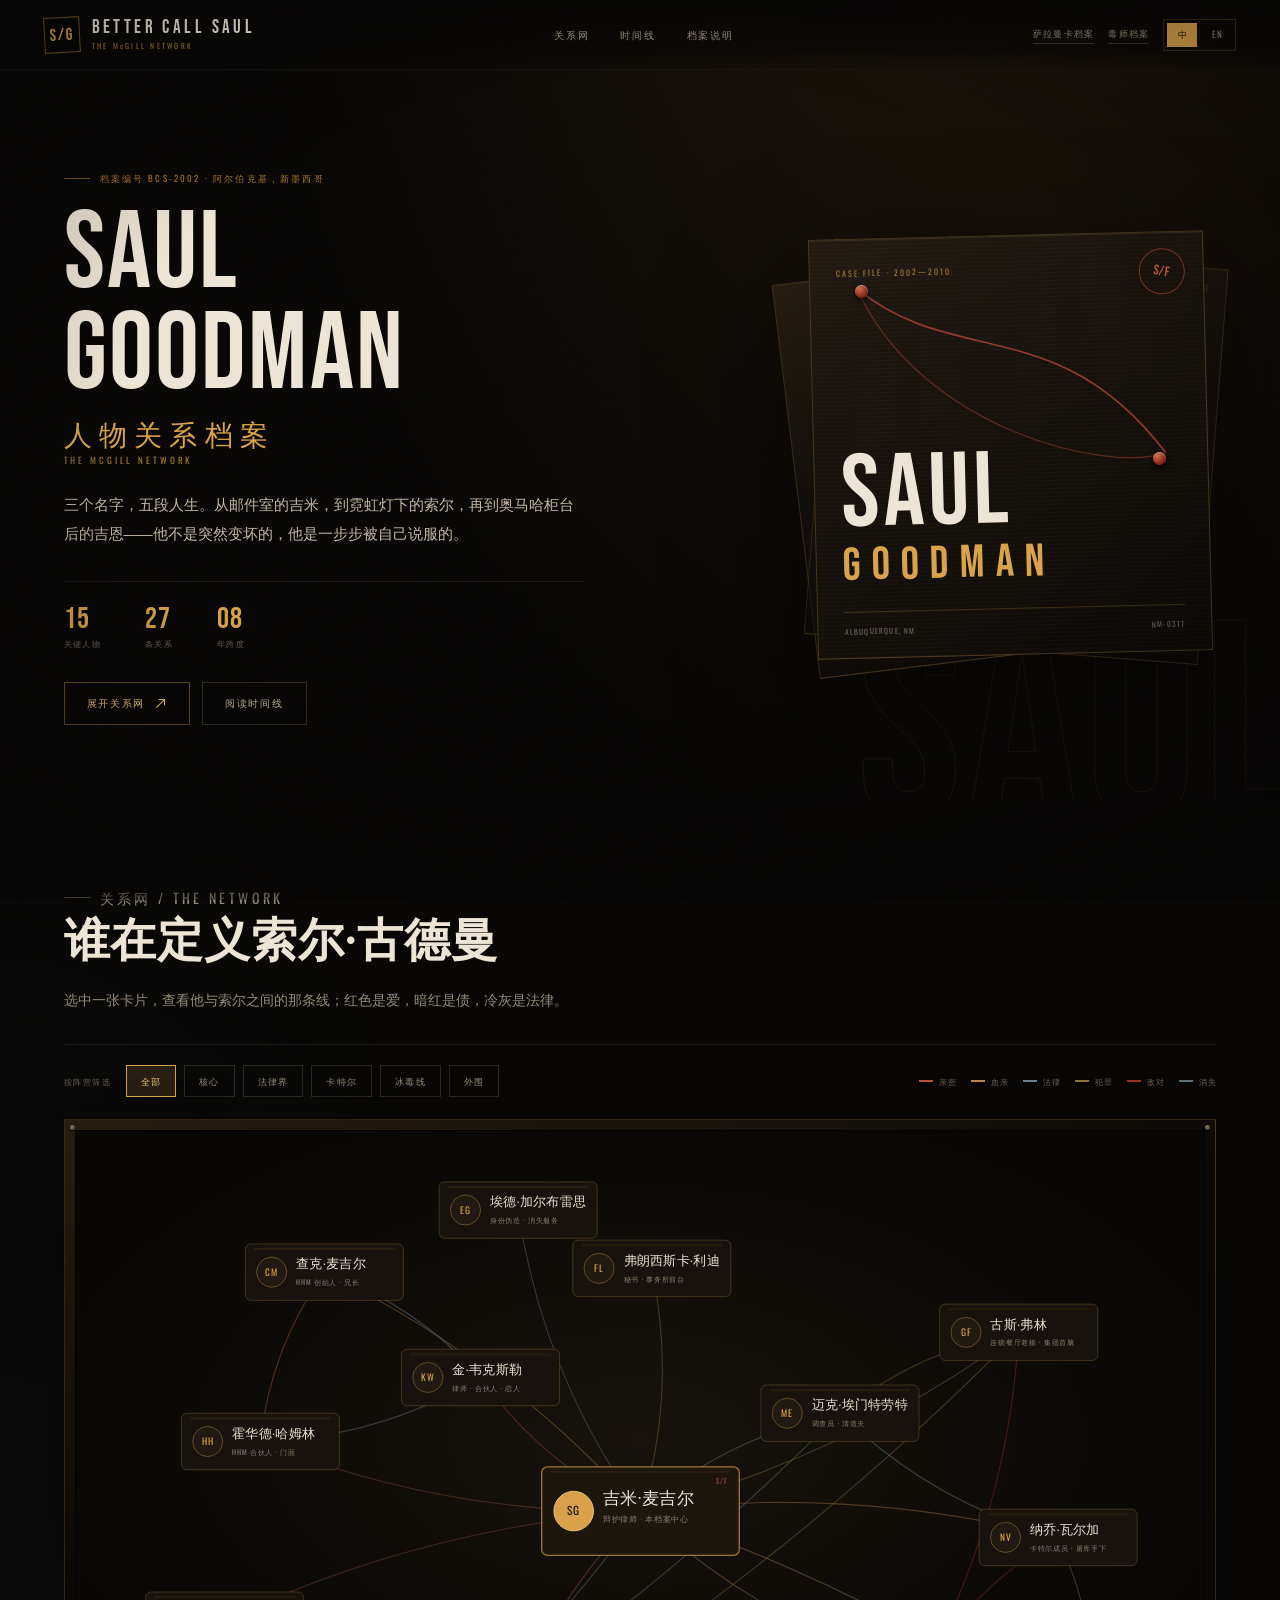
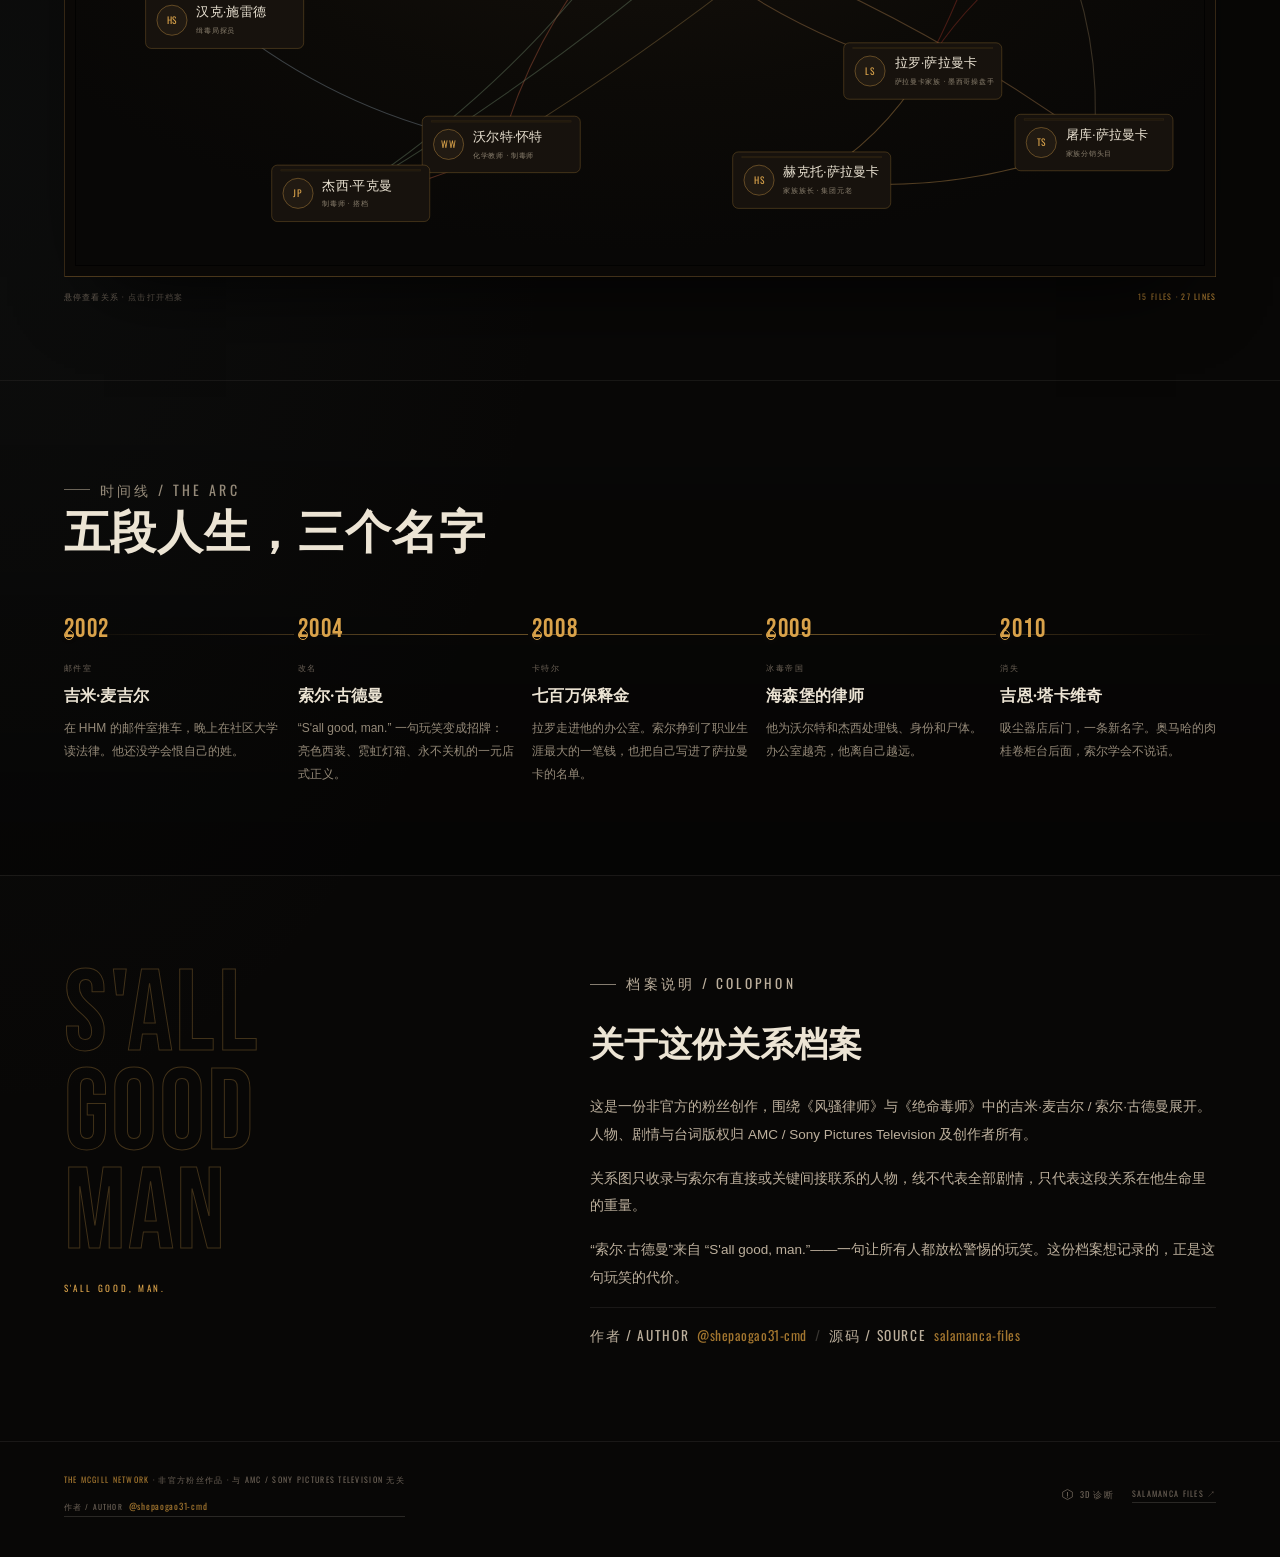
==== commit 671070cf: "feat: add Breaking Bad archive (The Heisenberg File) and share the network component - walter.html: " ====
--- a/saul.html
+++ b/saul.html
@@ -7,7 +7,7 @@
 <meta name="description" content="以索尔·古德曼为中心的人物关系档案：金、查克、霍华德、迈克、古斯、拉罗、纳乔、沃尔特、杰西等 15 位关键人物与 27 条关系，附时间线。">
 <title>索尔·古德曼人物关系档案 · THE McGILL NETWORK</title>
 <link rel="icon" href="assets/fonts/favicon.svg" type="image/svg+xml">
-<link rel="stylesheet" href="assets/css/saul.css">
+<link rel="stylesheet" href="assets/css/network.css">
 </head>
 <body id="top">
 
@@ -26,6 +26,7 @@
   </nav>
   <div class="nav__right">
     <a class="nav__back" href="index.html" data-i18n="back">萨拉曼卡档案</a>
+    <a class="nav__back" href="walter.html" data-i18n="linkWalter">毒师档案</a>
     <div class="lang-switch" role="group" aria-label="语言切换 / Language">
       <button type="button" data-lang-btn="zh" class="is-active" aria-pressed="true">中</button>
       <span aria-hidden="true"></span>
@@ -113,7 +114,7 @@
 
       <div class="board-frame">
         <div class="board" id="board">
-          <svg id="saul-board" viewBox="0 0 1200 780" role="img" aria-label="索尔·古德曼人物关系图">
+          <svg id="network-board" viewBox="0 0 1200 780" role="img" aria-label="人物关系图">
             <g id="layer-edges"></g>
             <g id="layer-nodes"></g>
           </svg>
--- a/assets/css/network.css
+++ b/assets/css/network.css
@@ -0,0 +1,1705 @@
+/* =========================================================
+   BETTER CALL SAUL — THE McGILL NETWORK
+   ========================================================= */
+
+@font-face {
+  font-family: "Bebas Neue";
+  src: url("../fonts/bebas-neue.woff2") format("woff2");
+  font-weight: 400;
+  font-display: swap;
+}
+@font-face {
+  font-family: "Oswald";
+  src: url("../fonts/oswald.woff2") format("woff2");
+  font-weight: 200 700;
+  font-display: swap;
+}
+
+:root {
+  --bg: #080706;
+  --bg-soft: #0d0b08;
+  --board: #0e0c09;
+  --panel: #120f0b;
+  --card: #171310;
+  --ink: #ece4d4;
+  --ink-dim: #c3b6a2;
+  --muted: #958a79;
+  --faint: #6b6156;
+  --amber: #d9a24a;
+  --amber-bright: #f0c47c;
+  --amber-deep: #a3762f;
+  --red: #a8402f;
+  --red-bright: #cf6449;
+  --steel: #7e97a6;
+  --green: #6f8b74;
+  --line: rgba(217, 162, 74, 0.18);
+  --line-soft: rgba(236, 228, 212, 0.08);
+  --display: "Bebas Neue", "Arial Narrow", Impact, sans-serif;
+  --label: "Oswald", "Arial Narrow", sans-serif;
+  --cn-serif: "Songti SC", "STSong", "Noto Serif CJK SC", "Source Han Serif SC", "SimSun", serif;
+  --cn-sans: "Microsoft YaHei", "PingFang SC", "Hiragino Sans GB", "Noto Sans CJK SC", sans-serif;
+  --serif-en: Georgia, "Times New Roman", serif;
+  --nav-h: 70px;
+  --ease: cubic-bezier(0.22, 1, 0.36, 1);
+}
+
+* { box-sizing: border-box; }
+
+html { scroll-behavior: smooth; -webkit-text-size-adjust: 100%; }
+
+body {
+  margin: 0;
+  background:
+    radial-gradient(100% 60% at 78% -8%, rgba(150, 92, 32, 0.16), transparent 60%),
+    radial-gradient(70% 50% at 0% 55%, rgba(60, 78, 84, 0.09), transparent 62%),
+    var(--bg);
+  color: var(--ink);
+  font-family: var(--cn-sans);
+  font-size: 16px;
+  line-height: 1.8;
+  overflow-x: hidden;
+  -webkit-font-smoothing: antialiased;
+}
+
+body.has-dossier { overflow: hidden; }
+
+::selection { background: var(--amber); color: #0b0906; }
+::-webkit-scrollbar { width: 9px; height: 9px; }
+::-webkit-scrollbar-track { background: #070605; }
+::-webkit-scrollbar-thumb { background: #33291c; border-radius: 9px; }
+
+a { color: inherit; text-decoration: none; }
+button { font: inherit; }
+img { display: block; max-width: 100%; }
+
+.grain,
+.vignette {
+  position: fixed;
+  inset: 0;
+  pointer-events: none;
+  z-index: 90;
+}
+.grain {
+  opacity: 0.045;
+  background-image: url("data:image/svg+xml;utf8,<svg xmlns='http://www.w3.org/2000/svg' width='120' height='120'><filter id='n'><feTurbulence type='fractalNoise' baseFrequency='0.9' numOctaves='3'/></filter><rect width='120' height='120' filter='url(%23n)'/></svg>");
+  mix-blend-mode: overlay;
+}
+.vignette {
+  background: radial-gradient(ellipse 88% 78% at 50% 44%, transparent 46%, rgba(3, 2, 2, 0.55) 100%);
+}
+
+/* ---------------- nav ---------------- */
+
+.site-nav {
+  position: fixed;
+  top: 0;
+  left: 0;
+  right: 0;
+  z-index: 60;
+  height: var(--nav-h);
+  display: flex;
+  align-items: center;
+  justify-content: space-between;
+  gap: 20px;
+  padding: 0 clamp(18px, 3.4vw, 52px);
+  background: linear-gradient(180deg, rgba(8, 7, 6, 0.94), rgba(8, 7, 6, 0.6) 70%, transparent);
+  backdrop-filter: blur(12px);
+  border-bottom: 1px solid rgba(236, 228, 212, 0.06);
+}
+
+.brand { display: inline-flex; align-items: center; gap: 12px; }
+.brand__mark {
+  width: 36px;
+  height: 36px;
+  display: grid;
+  place-items: center;
+  border: 1px solid rgba(217, 162, 74, 0.5);
+  color: var(--amber);
+  font-family: var(--display);
+  font-size: 17px;
+  letter-spacing: 0.08em;
+  transform: rotate(-3deg);
+}
+.brand__text { display: flex; flex-direction: column; line-height: 1.1; }
+.brand__text strong {
+  font-family: var(--display);
+  font-size: 19px;
+  letter-spacing: 0.18em;
+  font-weight: 400;
+}
+.brand__text small {
+  font-family: var(--label);
+  font-size: 7.5px;
+  letter-spacing: 0.3em;
+  color: var(--amber-deep);
+  margin-top: 3px;
+}
+
+.site-nav__links {
+  display: flex;
+  align-items: center;
+  gap: clamp(14px, 2.4vw, 34px);
+  font-family: var(--label);
+  font-size: 10px;
+  letter-spacing: 0.18em;
+  text-transform: uppercase;
+  color: var(--muted);
+}
+.site-nav__links a { position: relative; padding: 6px 0; transition: color 0.25s; }
+.site-nav__links a::after {
+  content: "";
+  position: absolute;
+  left: 0; right: 0; bottom: 0;
+  height: 1px;
+  background: var(--amber);
+  transform: scaleX(0);
+  transform-origin: left;
+  transition: transform 0.35s var(--ease);
+}
+.site-nav__links a:hover { color: var(--amber-bright); }
+.site-nav__links a:hover::after { transform: scaleX(1); }
+
+.nav__right { display: flex; align-items: center; gap: 14px; }
+.lang-switch {
+  display: inline-flex;
+  align-items: center;
+  gap: 2px;
+  padding: 3px;
+  border: 1px solid rgba(217, 162, 74, 0.22);
+}
+.lang-switch button {
+  border: 0;
+  background: transparent;
+  color: var(--muted);
+  font-family: var(--label);
+  font-size: 9px;
+  letter-spacing: 0.1em;
+  min-width: 30px;
+  height: 24px;
+  cursor: pointer;
+  transition: background 0.2s, color 0.2s;
+}
+.lang-switch button.is-active { background: var(--amber); color: #120d06; }
+.lang-switch span { width: 1px; height: 11px; background: var(--line-soft); }
+
+.nav__back {
+  font-family: var(--label);
+  font-size: 9px;
+  letter-spacing: 0.14em;
+  text-transform: uppercase;
+  color: var(--muted);
+  border-bottom: 1px solid rgba(236, 228, 212, 0.18);
+  padding-bottom: 2px;
+  transition: color 0.2s, border-color 0.2s;
+}
+.nav__back:hover { color: var(--amber-bright); border-color: var(--amber); }
+
+/* ---------------- shared ---------------- */
+
+.wrap { width: 100%; max-width: 1240px; margin: 0 auto; padding-inline: clamp(18px, 3.4vw, 52px); }
+.kicker {
+  display: inline-flex;
+  align-items: center;
+  gap: 10px;
+  font-family: var(--label);
+  font-size: 9px;
+  letter-spacing: 0.24em;
+  text-transform: uppercase;
+  color: var(--amber-deep);
+  margin: 0 0 18px;
+}
+.kicker::before {
+  content: "";
+  width: 26px;
+  height: 1px;
+  background: currentColor;
+  opacity: 0.7;
+}
+.section-head { max-width: 720px; }
+.section-head h2 {
+  font-family: var(--cn-serif);
+  font-size: clamp(28px, 3.6vw, 46px);
+  font-weight: 600;
+  letter-spacing: 0.02em;
+  line-height: 1.3;
+  margin: 0 0 16px;
+}
+html[data-lang="en"] .section-head h2 {
+  font-family: var(--display);
+  font-weight: 400;
+  font-size: clamp(34px, 4.4vw, 56px);
+  letter-spacing: 0.05em;
+}
+.section-head p { margin: 0; color: var(--muted); font-size: 14px; line-height: 1.95; max-width: 620px; }
+
+/* ---------------- hero ---------------- */
+
+.hero {
+  position: relative;
+  padding: calc(var(--nav-h) + clamp(48px, 7vw, 96px)) 0 clamp(48px, 6vw, 84px);
+  overflow: hidden;
+}
+.hero__ghost {
+  position: absolute;
+  right: -2vw;
+  bottom: -3.4vw;
+  font-family: var(--display);
+  font-size: clamp(120px, 22vw, 320px);
+  line-height: 0.8;
+  letter-spacing: 0.02em;
+  color: transparent;
+  -webkit-text-stroke: 1px rgba(217, 162, 74, 0.09);
+  pointer-events: none;
+  user-select: none;
+}
+.hero__grid {
+  position: relative;
+  display: grid;
+  grid-template-columns: minmax(0, 1.04fr) minmax(0, 0.96fr);
+  gap: clamp(24px, 4vw, 64px);
+  align-items: center;
+}
+.hero__title {
+  margin: 0;
+  font-family: var(--display);
+  font-weight: 400;
+  font-size: clamp(58px, 8.6vw, 120px);
+  line-height: 0.92;
+  letter-spacing: 0.02em;
+  color: var(--ink);
+}
+.hero__sub-cn {
+  display: block;
+  font-family: var(--cn-serif);
+  font-size: clamp(19px, 2.2vw, 28px);
+  letter-spacing: 0.26em;
+  color: var(--amber);
+  margin-top: 16px;
+  font-weight: 500;
+}
+.hero__sub-en {
+  display: block;
+  margin-top: 8px;
+  font-family: var(--label);
+  font-style: normal;
+  font-size: 9px;
+  letter-spacing: 0.32em;
+  color: var(--amber-deep);
+  text-transform: uppercase;
+}
+.hero__lead {
+  margin: 26px 0 0;
+  max-width: 520px;
+  color: var(--ink-dim);
+  font-size: 14.5px;
+  line-height: 2;
+}
+.hero__meta {
+  display: flex;
+  gap: clamp(20px, 3.4vw, 46px);
+  margin: 32px 0 0;
+  padding-top: 22px;
+  border-top: 1px solid var(--line-soft);
+  max-width: 520px;
+}
+.hero__meta div { display: flex; flex-direction: column; gap: 2px; }
+.hero__meta b {
+  font-family: var(--display);
+  font-size: 30px;
+  font-weight: 400;
+  letter-spacing: 0.04em;
+  color: var(--amber);
+  line-height: 1;
+}
+.hero__meta span {
+  font-family: var(--label);
+  font-size: 8px;
+  letter-spacing: 0.18em;
+  text-transform: uppercase;
+  color: var(--faint);
+}
+.hero__cta { display: flex; flex-wrap: wrap; gap: 12px; margin-top: 32px; }
+.btn {
+  display: inline-flex;
+  align-items: center;
+  gap: 9px;
+  padding: 12px 22px;
+  border: 1px solid rgba(217, 162, 74, 0.45);
+  background: transparent;
+  color: var(--amber-bright);
+  font-family: var(--label);
+  font-size: 9.5px;
+  letter-spacing: 0.18em;
+  text-transform: uppercase;
+  cursor: pointer;
+  transition: background 0.25s, color 0.25s, border-color 0.25s;
+}
+.btn:hover { background: var(--amber); color: #120d06; border-color: var(--amber); }
+.btn--ghost { border-color: rgba(236, 228, 212, 0.18); color: var(--ink-dim); }
+.btn--ghost:hover { background: transparent; color: var(--amber-bright); border-color: var(--amber); }
+.btn svg { width: 13px; height: 13px; }
+
+/* case stack */
+.stack {
+  position: relative;
+  width: 100%;
+  aspect-ratio: 4 / 4.4;
+  max-width: 420px;
+  margin-left: auto;
+  filter: drop-shadow(0 40px 60px rgba(0, 0, 0, 0.6));
+}
+.stack__card {
+  position: absolute;
+  inset: 8% 4% 6% 2%;
+  background:
+    linear-gradient(160deg, rgba(217, 162, 74, 0.1), transparent 42%),
+    linear-gradient(180deg, #191410 0%, #100d09 100%);
+  border: 1px solid rgba(217, 162, 74, 0.26);
+  box-shadow: inset 0 1px 0 rgba(255, 226, 180, 0.1);
+}
+.stack__card--back1 { transform: rotate(-7deg) translate(-12px, 10px); opacity: 0.75; }
+.stack__card--back2 { transform: rotate(4.5deg) translate(14px, 4px); opacity: 0.55; }
+.stack__card--back1::before,
+.stack__card--back2::before {
+  content: "CASE FILE";
+  position: absolute;
+  top: 14px; right: 16px;
+  font-family: var(--label);
+  font-size: 7px;
+  letter-spacing: 0.3em;
+  color: rgba(217, 162, 74, 0.4);
+}
+.stack__card--main {
+  inset: 5% 2% 4% 4%;
+  transform: rotate(-1.4deg);
+  padding: 26px 26px 20px;
+  display: flex;
+  flex-direction: column;
+  background:
+    repeating-linear-gradient(0deg, rgba(255, 255, 255, 0.018) 0 1px, transparent 1px 4px),
+    linear-gradient(155deg, #221a12 0%, #15100b 46%, #0d0a07 100%);
+}
+.stack__label {
+  margin: 0;
+  font-family: var(--label);
+  font-size: 8px;
+  letter-spacing: 0.26em;
+  color: var(--amber-deep);
+  text-transform: uppercase;
+}
+.stack__stamp {
+  position: absolute;
+  top: 16px; right: 18px;
+  width: 46px; height: 46px;
+  display: grid;
+  place-items: center;
+  border: 1px solid rgba(168, 64, 47, 0.7);
+  border-radius: 50%;
+  color: rgba(207, 100, 73, 0.85);
+  font-family: var(--display);
+  font-size: 14px;
+  letter-spacing: 0.06em;
+  transform: rotate(9deg);
+}
+.stack__big {
+  margin: auto 0 0;
+  font-family: var(--display);
+  font-size: clamp(64px, 8vw, 104px);
+  line-height: 0.82;
+  letter-spacing: 0.04em;
+  color: var(--ink);
+}
+.stack__sub {
+  margin: 6px 0 0;
+  font-family: var(--display);
+  font-size: clamp(30px, 3.6vw, 46px);
+  letter-spacing: 0.24em;
+  line-height: 1;
+  color: var(--amber);
+}
+.stack__row {
+  display: flex;
+  justify-content: space-between;
+  gap: 10px;
+  margin-top: 22px;
+  padding-top: 12px;
+  border-top: 1px solid rgba(217, 162, 74, 0.22);
+  font-family: var(--label);
+  font-size: 7.5px;
+  letter-spacing: 0.16em;
+  color: var(--faint);
+  text-transform: uppercase;
+}
+.stack__pin {
+  position: absolute;
+  width: 13px; height: 13px;
+  border-radius: 50%;
+  background: radial-gradient(circle at 34% 30%, #d46a4d, #7d2417 68%, #42100a);
+  box-shadow: 0 3px 6px rgba(0, 0, 0, 0.8), inset 0 1px 1px rgba(255, 220, 190, 0.5);
+  z-index: 3;
+}
+.stack__pin--a { top: 16%; left: 14%; }
+.stack__pin--b { top: 52%; right: 12%; }
+.stack__thread {
+  position: absolute;
+  inset: 0;
+  z-index: 2;
+  pointer-events: none;
+  overflow: visible;
+}
+
+/* ---------------- network ---------------- */
+
+.network { padding: clamp(40px, 6vw, 80px) 0 clamp(50px, 6vw, 88px); }
+.network__head { display: flex; justify-content: space-between; align-items: flex-end; gap: 24px; flex-wrap: wrap; }
+
+.board-tools {
+  display: flex;
+  align-items: center;
+  gap: 14px;
+  flex-wrap: wrap;
+  margin: 30px 0 0;
+  padding-top: 20px;
+  border-top: 1px solid var(--line-soft);
+}
+.filter-label {
+  font-family: var(--label);
+  font-size: 8px;
+  letter-spacing: 0.2em;
+  text-transform: uppercase;
+  color: var(--faint);
+}
+.filter-chips { display: flex; flex-wrap: wrap; gap: 8px; }
+.filter-chip {
+  border: 1px solid rgba(236, 228, 212, 0.14);
+  background: transparent;
+  color: var(--muted);
+  padding: 7px 14px;
+  font-family: var(--label);
+  font-size: 9px;
+  letter-spacing: 0.14em;
+  cursor: pointer;
+  transition: color 0.2s, border-color 0.2s, background 0.2s;
+}
+.filter-chip:hover { color: var(--amber-bright); border-color: rgba(217, 162, 74, 0.5); }
+.filter-chip.is-active { background: rgba(217, 162, 74, 0.14); border-color: var(--amber); color: var(--amber-bright); }
+
+.legend {
+  display: flex;
+  gap: 14px;
+  flex-wrap: wrap;
+  margin-left: auto;
+  font-family: var(--label);
+  font-size: 8px;
+  letter-spacing: 0.12em;
+  color: var(--faint);
+  text-transform: uppercase;
+}
+.legend span { display: inline-flex; align-items: center; gap: 6px; }
+.legend i { width: 14px; height: 2px; display: inline-block; }
+.legend em { font-style: normal; }
+
+.board-frame {
+  position: relative;
+  margin-top: 22px;
+  padding: 10px;
+  background: linear-gradient(160deg, rgba(217, 162, 74, 0.14), rgba(0, 0, 0, 0) 40%), #0a0806;
+  border: 1px solid rgba(217, 162, 74, 0.2);
+  box-shadow: 0 40px 80px -40px rgba(0, 0, 0, 0.9);
+}
+.board-frame::before,
+.board-frame::after {
+  content: "";
+  position: absolute;
+  width: 5px; height: 5px;
+  border-radius: 50%;
+  background: radial-gradient(circle at 35% 30%, #8e7b5c, #3a3024);
+  box-shadow: 0 1px 2px rgba(0, 0, 0, 0.8);
+}
+.board-frame::before { top: 5px; left: 5px; }
+.board-frame::after { top: 5px; right: 5px; }
+
+.board {
+  position: relative;
+  overflow-x: auto;
+  overflow-y: hidden;
+  background:
+    radial-gradient(64% 56% at 50% 42%, #17120c 0%, #0c0a07 62%, #080706 100%),
+    repeating-linear-gradient(0deg, rgba(255, 255, 255, 0.014) 0 1px, transparent 1px 3px);
+  border: 1px solid rgba(0, 0, 0, 0.8);
+}
+.board svg { display: block; width: 100%; min-width: 960px; height: auto; }
+.index-strip { display: none; margin-top: 16px; }
+.index-strip__label {
+  display: block;
+  font-family: var(--label);
+  font-size: 8px;
+  letter-spacing: 0.2em;
+  color: var(--faint);
+  text-transform: uppercase;
+  margin-bottom: 8px;
+}
+.index-strip__chips { display: flex; flex-wrap: wrap; gap: 7px; }
+.index-chip {
+  display: inline-flex;
+  align-items: center;
+  gap: 6px;
+  padding: 6px 10px 6px 7px;
+  border: 1px solid rgba(236, 228, 212, 0.14);
+  background: #14100c;
+  color: var(--ink-dim);
+  cursor: pointer;
+}
+.index-chip__mark {
+  display: grid;
+  place-items: center;
+  width: 20px; height: 20px;
+  border: 1px solid rgba(217, 162, 74, 0.4);
+  color: var(--amber);
+  font-family: var(--label);
+  font-size: 7.5px;
+  letter-spacing: 0.04em;
+}
+.index-chip__name { font-size: 11px; }
+.index-chip:hover { border-color: var(--amber); }
+
+.board-hint {
+  display: flex;
+  align-items: center;
+  justify-content: space-between;
+  gap: 14px;
+  margin-top: 12px;
+  font-family: var(--label);
+  font-size: 8px;
+  letter-spacing: 0.16em;
+  text-transform: uppercase;
+  color: var(--faint);
+}
+.board-hint b { font-weight: 400; color: var(--amber-deep); }
+.scroll-tip { display: none; }
+.count-tip { display: inline; }
+
+/* svg elements */
+.edge-hit { fill: none; stroke: transparent; stroke-width: 16; cursor: pointer; }
+.edge {
+  fill: none;
+  stroke-width: 1.15;
+  opacity: 0.42;
+  transition: opacity 0.3s, stroke-width 0.3s;
+}
+.edge--love { stroke: #b4513c; }
+.edge--family { stroke: #b98a4b; }
+.edge--law { stroke: #6d838f; }
+.edge--rival { stroke: #8a4a3a; }
+.edge--employ { stroke: #8f7440; }
+.edge--ally { stroke: #6b8468; }
+.edge--client { stroke: #a8794a; }
+.edge--partner { stroke: #b05a3f; }
+.edge--enemy { stroke: #9c3226; }
+.edge--crew { stroke: #7d6a4d; }
+.edge--pursuit { stroke: #7f8d99; }
+.edge--escape { stroke: #5f6f78; }
+
+.edge.is-lit { opacity: 1; stroke-width: 2.1; }
+.edge.is-dim { opacity: 0.1; }
+
+.edge-label { opacity: 0; transition: opacity 0.25s; pointer-events: none; }
+.edge-label.is-on { opacity: 1; }
+.edge-label rect {
+  fill: #0b0906;
+  stroke: rgba(217, 162, 74, 0.38);
+  stroke-width: 0.7;
+}
+.edge-label text {
+  fill: var(--amber-bright);
+  font-family: var(--label);
+  font-size: 9px;
+  letter-spacing: 0.06em;
+}
+
+.node { cursor: pointer; transition: opacity 0.3s; }
+.node-card {
+  fill: #17120d;
+  stroke: rgba(217, 162, 74, 0.26);
+  stroke-width: 1;
+  transition: stroke 0.25s, fill 0.25s;
+}
+.node-rule { stroke: rgba(217, 162, 74, 0.14); }
+.node-mark {
+  fill: #211a12;
+  stroke: rgba(217, 162, 74, 0.4);
+  stroke-width: 1;
+}
+.node-initials {
+  fill: var(--amber);
+  font-family: var(--label);
+  font-size: 10px;
+  letter-spacing: 0.08em;
+}
+.node-name {
+  fill: var(--ink);
+  font-family: var(--cn-serif);
+  font-size: 13.5px;
+  letter-spacing: 0.02em;
+}
+html[data-lang="en"] .node-name { font-family: var(--label); font-size: 13px; letter-spacing: 0.04em; }
+.node-role {
+  fill: #8b806f;
+  font-family: var(--label);
+  font-size: 7.6px;
+  letter-spacing: 0.1em;
+}
+.node-stamp {
+  fill: rgba(207, 100, 73, 0.6);
+  font-family: var(--display);
+  font-size: 9px;
+  letter-spacing: 0.1em;
+}
+.node--center .node-card {
+  fill: #1d160d;
+  stroke: rgba(217, 162, 74, 0.7);
+  stroke-width: 1.4;
+}
+.node--center .node-mark { fill: var(--amber); stroke: #f0c47c; }
+.node--center .node-initials { fill: #171006; font-size: 12px; }
+.node--center .node-name { font-size: 18px; }
+html[data-lang="en"] .node--center .node-name { font-size: 18px; }
+.node--center .node-role { font-size: 8px; }
+
+.node:hover .node-card,
+.node:focus-visible .node-card,
+.node.is-active .node-card { stroke: var(--amber-bright); fill: #201810; }
+.node:focus { outline: none; }
+.node.is-dim { opacity: 0.16; }
+.board.has-focus .node:not(.is-lit) { opacity: 0.22; }
+.board.has-focus .node.is-lit { opacity: 1; }
+
+/* ---------------- dossier modal ---------------- */
+
+.dossier {
+  position: fixed;
+  inset: 0;
+  z-index: 85;
+  display: grid;
+  place-items: center;
+  padding: clamp(10px, 3vh, 32px) clamp(10px, 3vw, 40px);
+}
+.dossier[hidden] { display: none; }
+.dossier__veil {
+  position: absolute;
+  inset: 0;
+  background: rgba(4, 3, 3, 0.86);
+  backdrop-filter: blur(10px);
+  -webkit-backdrop-filter: blur(10px);
+}
+.dossier__panel {
+  position: relative;
+  width: min(1140px, 100%);
+  height: min(780px, 94vh);
+  display: grid;
+  grid-template-columns: minmax(0, 1.06fr) minmax(0, 0.94fr);
+  background: #0d0a07;
+  border: 1px solid rgba(217, 162, 74, 0.3);
+  box-shadow: 0 50px 120px rgba(0, 0, 0, 0.78);
+  overflow: hidden;
+}
+.dossier__close {
+  position: absolute;
+  top: 14px;
+  right: 14px;
+  z-index: 9;
+  width: 34px;
+  height: 34px;
+  display: grid;
+  place-items: center;
+  border: 1px solid rgba(236, 228, 212, 0.18);
+  background: rgba(10, 8, 6, 0.72);
+  color: var(--ink-dim);
+  cursor: pointer;
+  transition: color 0.2s, border-color 0.2s;
+}
+.dossier__close:hover { color: var(--amber-bright); border-color: var(--amber); }
+.dossier__close svg { width: 15px; height: 15px; }
+
+/* stage */
+.dossier__stage {
+  position: relative;
+  display: flex;
+  flex-direction: column;
+  min-height: 0;
+  overflow: hidden;
+  border-right: 1px solid var(--line-soft);
+  background:
+    radial-gradient(ellipse 74% 58% at 50% 36%, #251c12 0%, #120e09 52%, #080706 100%);
+}
+.stage__top {
+  position: relative;
+  z-index: 6;
+  display: flex;
+  align-items: center;
+  justify-content: space-between;
+  gap: 12px;
+  padding: 16px 18px 0;
+}
+.stage__mode,
+.stage__status {
+  font-family: var(--label);
+  font-size: 8px;
+  letter-spacing: 0.2em;
+  text-transform: uppercase;
+  color: var(--faint);
+}
+.stage__mode { display: inline-flex; align-items: center; gap: 8px; color: var(--amber-deep); }
+.stage__mode i {
+  width: 5px; height: 5px;
+  border-radius: 50%;
+  background: var(--amber);
+  box-shadow: 0 0 8px rgba(217, 162, 74, 0.7);
+}
+.stage__canvas {
+  position: relative;
+  z-index: 2;
+  flex: 1;
+  min-height: 0;
+}
+.stage__canvas::after {
+  content: "";
+  position: absolute;
+  left: 0; right: 0; bottom: 0;
+  height: 96px;
+  background: linear-gradient(180deg, transparent, rgba(8, 7, 5, 0.75) 62%, #080706 100%);
+  pointer-events: none;
+  z-index: 3;
+}
+.stage__canvas.is-photo-mode::after { display: none; }
+.stage__canvas.is-photo-mode canvas { display: none !important; }
+.stage__canvas canvas { display: block; cursor: grab; }
+.stage__canvas canvas.is-grabbing { cursor: grabbing; }
+.stage__placeholder {
+  position: absolute;
+  inset: 0;
+  display: flex;
+  flex-direction: column;
+  align-items: center;
+  justify-content: center;
+  gap: 14px;
+  font-family: var(--label);
+  font-size: 9px;
+  letter-spacing: 0.16em;
+  color: var(--amber-deep);
+  text-transform: uppercase;
+  transition: opacity 0.4s, visibility 0.4s;
+}
+.stage__canvas.is-ready .stage__placeholder { opacity: 0; visibility: hidden; }
+.stage__spinner {
+  width: 26px; height: 26px;
+  border: 1px solid rgba(217, 162, 74, 0.25);
+  border-top-color: var(--amber);
+  border-radius: 50%;
+  animation: spin 0.9s linear infinite;
+}
+@keyframes spin { to { transform: rotate(360deg); } }
+
+.stage__photo {
+  position: absolute;
+  inset: 0;
+  display: flex;
+  align-items: center;
+  justify-content: center;
+  padding: 2% 8% 8%;
+}
+.stage__photo[hidden] { display: none; }
+.stage__frame {
+  margin: 0;
+  height: 100%;
+  max-height: 520px;
+  aspect-ratio: 4 / 5;
+  padding: 9px 9px 0;
+  background: linear-gradient(155deg, #342a1d 0%, #171109 40%, #0a0806 100%);
+  border: 1px solid rgba(217, 162, 74, 0.34);
+  box-shadow: 0 40px 80px -24px rgba(0, 0, 0, 0.92), inset 0 1px 0 rgba(255, 226, 180, 0.16);
+  position: relative;
+}
+.stage__frame img {
+  display: block;
+  width: 100%;
+  height: calc(100% - 34px);
+  object-fit: cover;
+  filter: brightness(0.9) contrast(1.05) saturate(0.94);
+  background: #0a0806;
+}
+.stage__frame-scan {
+  position: absolute;
+  left: 9px; right: 9px; top: 9px;
+  height: calc(100% - 43px);
+  background: repeating-linear-gradient(0deg, rgba(0, 0, 0, 0.14) 0 1px, transparent 1px 3px);
+  opacity: 0.35;
+  pointer-events: none;
+}
+.stage__frame figcaption {
+  display: flex;
+  align-items: center;
+  justify-content: space-between;
+  gap: 10px;
+  height: 34px;
+  font-family: var(--label);
+  font-size: 7px;
+  letter-spacing: 0.16em;
+  text-transform: uppercase;
+  color: rgba(217, 162, 74, 0.66);
+  white-space: nowrap;
+  overflow: hidden;
+}
+.stage__frame figcaption b { font-weight: 400; color: rgba(236, 228, 212, 0.3); }
+
+.stage__controls {
+  position: absolute;
+  z-index: 6;
+  left: 18px;
+  bottom: 52px;
+  display: flex;
+  gap: 8px;
+}
+.stage-btn {
+  display: inline-flex;
+  align-items: center;
+  gap: 6px;
+  padding: 7px 11px;
+  border: 1px solid rgba(236, 228, 212, 0.16);
+  background: rgba(8, 7, 5, 0.55);
+  backdrop-filter: blur(6px);
+  color: var(--muted);
+  font-family: var(--label);
+  font-size: 8px;
+  letter-spacing: 0.12em;
+  text-transform: uppercase;
+  cursor: pointer;
+  transition: color 0.2s, border-color 0.2s, background 0.2s;
+}
+.stage-btn:hover { color: var(--amber-bright); border-color: var(--amber); }
+.stage-btn.is-on { color: var(--amber-bright); border-color: rgba(217, 162, 74, 0.55); background: rgba(217, 162, 74, 0.12); }
+.stage-btn svg { width: 12px; height: 12px; }
+.stage__hint {
+  position: absolute;
+  z-index: 5;
+  right: 18px;
+  bottom: 24px;
+  margin: 0;
+  text-align: right;
+  font-family: var(--label);
+  font-size: 8px;
+  letter-spacing: 0.14em;
+  color: rgba(194, 182, 164, 0.5);
+  white-space: nowrap;
+  text-transform: uppercase;
+}
+.stage__foot {
+  position: relative;
+  z-index: 5;
+  display: flex;
+  align-items: center;
+  justify-content: space-between;
+  gap: 12px;
+  padding: 12px 18px 14px;
+  border-top: 1px solid rgba(236, 228, 212, 0.06);
+  font-family: var(--label);
+  font-size: 8px;
+  letter-spacing: 0.18em;
+  text-transform: uppercase;
+  color: var(--faint);
+}
+.stage__foot b { font-weight: 400; color: rgba(217, 162, 74, 0.5); }
+
+/* info column */
+.dossier__info {
+  position: relative;
+  overflow-y: auto;
+  overscroll-behavior: contain;
+  padding: 32px 32px 26px;
+  scrollbar-width: thin;
+  scrollbar-color: #3a2d1e #100d09;
+}
+.dossier__info::-webkit-scrollbar { width: 6px; }
+.dossier__info::-webkit-scrollbar-thumb { background: #3a2d1e; border-radius: 6px; }
+
+.dossier__tag {
+  margin: 0 34px 10px 0;
+  font-family: var(--label);
+  font-size: 8px;
+  letter-spacing: 0.26em;
+  text-transform: uppercase;
+  color: var(--amber-deep);
+}
+.dossier__head h2 {
+  margin: 0 34px 6px 0;
+  font-family: var(--cn-serif);
+  font-size: 30px;
+  font-weight: 600;
+  letter-spacing: 0.02em;
+  line-height: 1.28;
+}
+html[data-lang="en"] .dossier__head h2 {
+  font-family: var(--display);
+  font-weight: 400;
+  font-size: 38px;
+  letter-spacing: 0.04em;
+}
+.dossier__alias {
+  margin: 0;
+  font-family: var(--label);
+  font-size: 9px;
+  letter-spacing: 0.12em;
+  color: var(--muted);
+}
+.dossier__rel {
+  margin-top: 18px;
+  padding: 12px 16px;
+  border-left: 2px solid var(--amber);
+  background: linear-gradient(90deg, rgba(217, 162, 74, 0.1), transparent);
+}
+.dossier__rel span {
+  display: block;
+  font-family: var(--label);
+  font-size: 7.5px;
+  letter-spacing: 0.18em;
+  color: var(--faint);
+  text-transform: uppercase;
+}
+.dossier__rel strong {
+  display: block;
+  margin-top: 4px;
+  font-family: var(--cn-serif);
+  font-size: 16px;
+  font-weight: 500;
+  color: var(--amber-bright);
+}
+.dossier__meta {
+  display: grid;
+  grid-template-columns: 1fr 1fr;
+  gap: 14px 18px;
+  margin: 20px 0 0;
+  padding: 16px 0;
+  border-top: 1px solid var(--line-soft);
+  border-bottom: 1px solid var(--line-soft);
+}
+.dossier__meta > div:last-child { grid-column: 1 / -1; }
+.dossier__meta dt {
+  font-family: var(--label);
+  font-size: 7px;
+  letter-spacing: 0.16em;
+  color: var(--faint);
+  text-transform: uppercase;
+}
+.dossier__meta dd { margin: 3px 0 0; font-size: 12px; color: var(--ink-dim); line-height: 1.65; }
+
+.dossier__block { margin-top: 20px; }
+.block-label {
+  display: block;
+  font-family: var(--label);
+  font-size: 8px;
+  letter-spacing: 0.18em;
+  color: var(--faint);
+  text-transform: uppercase;
+}
+.dossier__block p {
+  margin: 8px 0 0;
+  font-size: 12.5px;
+  line-height: 1.95;
+  color: #c3b3a0;
+}
+.chip-list {
+  display: flex;
+  flex-wrap: wrap;
+  gap: 7px;
+  list-style: none;
+  margin: 10px 0 0;
+  padding: 0;
+}
+.chip-list li {
+  padding: 5px 10px;
+  border: 1px solid rgba(236, 228, 212, 0.14);
+  background: rgba(255, 255, 255, 0.02);
+  font-size: 10.5px;
+  color: var(--ink-dim);
+}
+.dossier__chips { display: flex; flex-wrap: wrap; gap: 8px; margin-top: 10px; }
+.link-chip {
+  display: inline-flex;
+  flex-direction: column;
+  align-items: flex-start;
+  gap: 1px;
+  padding: 7px 11px;
+  border: 1px solid rgba(236, 228, 212, 0.14);
+  background: transparent;
+  color: var(--ink-dim);
+  font-size: 11px;
+  cursor: pointer;
+  transition: border-color 0.2s, background 0.2s;
+}
+.link-chip em {
+  font-style: normal;
+  font-family: var(--label);
+  font-size: 7px;
+  letter-spacing: 0.12em;
+  color: var(--faint);
+  text-transform: uppercase;
+}
+.link-chip:hover { border-color: var(--amber); background: rgba(217, 162, 74, 0.08); }
+
+/* audio */
+.audio-card {
+  margin-top: 22px;
+  padding: 16px 18px 18px;
+  border: 1px solid rgba(217, 162, 74, 0.24);
+  background:
+    linear-gradient(135deg, rgba(217, 162, 74, 0.09), transparent 62%),
+    #120e0a;
+}
+.audio-card__head {
+  display: flex;
+  align-items: baseline;
+  justify-content: space-between;
+  gap: 10px;
+  font-family: var(--label);
+  font-size: 8px;
+  letter-spacing: 0.18em;
+  text-transform: uppercase;
+  color: var(--amber-deep);
+}
+.audio-card__head em {
+  font-style: normal;
+  font-size: 7px;
+  letter-spacing: 0.12em;
+  color: rgba(236, 228, 212, 0.3);
+}
+.audio-card__quote {
+  margin: 10px 0 0;
+  font-family: var(--serif-en);
+  font-style: italic;
+  font-size: 16px;
+  line-height: 1.55;
+  color: #f0e3d1;
+}
+.audio-card__zh { margin: 5px 0 0; font-size: 11.5px; line-height: 1.8; color: var(--muted); }
+.audio-player { display: flex; align-items: center; gap: 12px; margin-top: 14px; }
+.audio-btn {
+  flex: none;
+  width: 40px; height: 40px;
+  display: grid;
+  place-items: center;
+  border-radius: 50%;
+  border: 1px solid rgba(217, 162, 74, 0.55);
+  background: rgba(217, 162, 74, 0.12);
+  color: var(--amber-bright);
+  cursor: pointer;
+  transition: background 0.2s, color 0.2s;
+}
+.audio-btn:hover { background: var(--amber); color: #140e07; }
+.audio-btn svg { width: 15px; height: 15px; }
+.audio-btn .ico-pause { display: none; }
+.audio-btn.is-playing .ico-play { display: none; }
+.audio-btn.is-playing .ico-pause { display: block; }
+.audio-track {
+  position: relative;
+  flex: 1;
+  height: 3px;
+  background: rgba(236, 228, 212, 0.14);
+  cursor: pointer;
+  outline: none;
+}
+.audio-track:focus-visible { box-shadow: 0 0 0 2px rgba(217, 162, 74, 0.4); }
+.audio-track__fill {
+  position: absolute;
+  left: 0; top: 0; bottom: 0;
+  width: 0;
+  background: linear-gradient(90deg, var(--amber-deep), var(--amber-bright));
+  pointer-events: none;
+}
+.audio-track__knob {
+  position: absolute;
+  top: 50%;
+  left: 0;
+  width: 9px; height: 9px;
+  margin-left: -4.5px;
+  border-radius: 50%;
+  background: var(--amber-bright);
+  transform: translateY(-50%);
+  pointer-events: none;
+  box-shadow: 0 0 8px rgba(217, 162, 74, 0.6);
+}
+.audio-time {
+  flex: none;
+  min-width: 68px;
+  text-align: right;
+  font-family: var(--label);
+  font-size: 8.5px;
+  letter-spacing: 0.08em;
+  color: var(--faint);
+}
+
+.dossier__nav {
+  display: flex;
+  align-items: center;
+  justify-content: space-between;
+  gap: 12px;
+  margin-top: 24px;
+  padding-top: 16px;
+  border-top: 1px solid var(--line-soft);
+}
+.dossier__nav button {
+  border: 0;
+  background: none;
+  padding: 4px 0;
+  font-family: var(--label);
+  font-size: 9px;
+  letter-spacing: 0.12em;
+  text-transform: uppercase;
+  color: var(--muted);
+  cursor: pointer;
+  transition: color 0.2s;
+}
+.dossier__nav button:hover { color: var(--amber-bright); }
+.dossier__nav span {
+  font-family: var(--display);
+  font-size: 14px;
+  letter-spacing: 0.16em;
+  color: var(--amber-deep);
+}
+
+/* ---------------- timeline ---------------- */
+
+.timeline {
+  padding: clamp(50px, 7vw, 96px) 0;
+  background: linear-gradient(180deg, transparent, rgba(0, 0, 0, 0.35));
+  border-top: 1px solid var(--line-soft);
+}
+.timeline__track {
+  display: grid;
+  grid-template-columns: repeat(5, minmax(0, 1fr));
+  gap: 18px;
+  margin-top: 44px;
+  position: relative;
+}
+.timeline__track::before {
+  content: "";
+  position: absolute;
+  top: 27px; left: 0; right: 0;
+  height: 1px;
+  background: linear-gradient(90deg, transparent, rgba(217, 162, 74, 0.45), rgba(217, 162, 74, 0.45), transparent);
+}
+.tl-card {
+  position: relative;
+  padding-top: 54px;
+}
+.tl-card::before {
+  content: "";
+  position: absolute;
+  top: 23px; left: 0;
+  width: 8px; height: 8px;
+  border-radius: 50%;
+  background: var(--bg);
+  border: 1px solid var(--amber);
+  box-shadow: 0 0 0 4px var(--bg);
+}
+.tl-card__year {
+  position: absolute;
+  top: 0; left: 0;
+  font-family: var(--display);
+  font-size: 26px;
+  letter-spacing: 0.06em;
+  color: var(--amber);
+}
+.tl-card__label {
+  display: block;
+  font-family: var(--label);
+  font-size: 7.5px;
+  letter-spacing: 0.2em;
+  color: var(--faint);
+  text-transform: uppercase;
+}
+.tl-card h3 {
+  margin: 8px 0 6px;
+  font-family: var(--cn-serif);
+  font-size: 16px;
+  font-weight: 600;
+  letter-spacing: 0.02em;
+}
+html[data-lang="en"] .tl-card h3 { font-family: var(--label); font-size: 14px; letter-spacing: 0.04em; }
+.tl-card p { margin: 0; font-size: 12px; line-height: 1.9; color: var(--muted); }
+
+/* ---------------- about ---------------- */
+
+.about { padding: clamp(50px, 7vw, 100px) 0; border-top: 1px solid var(--line-soft); position: relative; overflow: hidden; }
+.about__grid { display: grid; grid-template-columns: minmax(0, 0.85fr) minmax(0, 1.15fr); gap: clamp(26px, 5vw, 70px); }
+.about__mark {
+  font-family: var(--display);
+  font-size: clamp(64px, 9vw, 120px);
+  line-height: 0.86;
+  letter-spacing: 0.02em;
+  color: transparent;
+  -webkit-text-stroke: 1px rgba(217, 162, 74, 0.28);
+  margin: 0;
+}
+.about__mark small {
+  display: block;
+  -webkit-text-stroke: 0;
+  color: var(--amber);
+  font-family: var(--label);
+  font-size: 9px;
+  letter-spacing: 0.3em;
+  margin-top: 18px;
+  line-height: 1.6;
+}
+.about__body p { margin: 0 0 16px; font-size: 13.5px; line-height: 2.05; color: #bdb09d; }
+.about__body p:last-child { margin-bottom: 0; }
+
+/* ---------------- footer ---------------- */
+
+.site-footer { padding: 30px 0 40px; border-top: 1px solid var(--line-soft); }
+.site-footer__inner {
+  display: flex;
+  align-items: center;
+  justify-content: space-between;
+  gap: 18px;
+  flex-wrap: wrap;
+  font-family: var(--label);
+  font-size: 8px;
+  letter-spacing: 0.16em;
+  text-transform: uppercase;
+  color: var(--faint);
+}
+.site-footer__inner strong { color: var(--amber-deep); font-weight: 400; }
+.site-footer a { border-bottom: 1px solid rgba(236, 228, 212, 0.15); padding-bottom: 2px; }
+.site-footer a:hover { color: var(--amber-bright); border-color: var(--amber); }
+
+/* ---------------- responsive ---------------- */
+
+@media (max-width: 960px) {
+  .dossier { padding: 0; }
+  .dossier__panel { width: 100%; height: 100%; grid-template-columns: 1fr; grid-template-rows: minmax(300px, 44vh) minmax(0, 1fr); border: 0; }
+  .dossier__stage { border-right: 0; border-bottom: 1px solid var(--line-soft); }
+  .dossier__info { padding: 24px 20px 22px; }
+  .dossier__close { position: fixed; top: 8px; right: 8px; width: 30px; height: 30px; }
+  .stage__top { padding-right: 48px; }
+  .stage__hint { display: none; }
+  .stage__controls { bottom: 14px; left: 12px; }
+  .stage__foot { display: none; }
+  .stage__frame { max-height: 100%; }
+  .stage__controls { bottom: 46px; }
+  .stage__hint { bottom: 18px; }
+  .stage__foot { padding: 8px 14px 10px; }
+
+  .hero__grid { grid-template-columns: 1fr; }
+  .stack { margin: 10px auto 0; max-width: 340px; width: 100%; }
+  .hero__ghost { font-size: 34vw; bottom: 2vw; opacity: 0.7; }
+  .timeline__track { grid-template-columns: repeat(3, minmax(0, 1fr)); row-gap: 34px; }
+  .timeline__track::before { display: none; }
+  .about__grid { grid-template-columns: 1fr; }
+}
+
+@media (max-width: 820px) {
+  .site-nav__links { display: none; }
+  .nav__back { display: none; }
+  .dossier__inner { padding: 26px 22px 34px; }
+  .legend { margin-left: 0; width: 100%; }
+  .hero__meta { gap: 26px; }
+}
+
+@media (max-width: 680px) {
+  :root { --nav-h: 62px; }
+  .dossier__panel { grid-template-rows: minmax(260px, 38vh) minmax(0, 1fr); }
+  .dossier__head h2 { font-size: 24px; }
+  .dossier__meta { grid-template-columns: 1fr; }
+  .dossier__meta > div:last-child { grid-column: auto; }
+  .stage__mode, .stage__status { font-size: 7px; letter-spacing: 0.14em; }
+  .stage__controls { gap: 6px; }
+  .stage-btn { padding: 6px 9px; font-size: 7px; }
+  .audio-time { min-width: 62px; font-size: 8px; }
+  .wrap { padding-inline: 16px; }
+  .hero { padding-top: calc(var(--nav-h) + 40px); }
+  .hero__title { font-size: clamp(52px, 15vw, 76px); }
+  .hero__sub-cn { font-size: 16px; letter-spacing: 0.2em; }
+  .hero__sub-en { font-size: 7.5px; letter-spacing: 0.24em; }
+  .hero__lead { font-size: 13.5px; }
+  .hero__meta b { font-size: 24px; }
+  .stack { max-width: 290px; }
+  .stack__card--main { padding: 20px 18px 16px; }
+  .section-head h2 { font-size: 27px; }
+  .board-frame { padding: 6px; margin-top: 16px; }
+  .board { margin-inline: -6px; }
+  .board svg { min-width: 900px; }
+  .index-strip { display: block; }
+  .board-hint { flex-direction: column; align-items: flex-start; gap: 4px; }
+  .filter-chips { gap: 6px; }
+  .filter-chip { padding: 6px 11px; font-size: 8px; }
+  .timeline__track { grid-template-columns: 1fr 1fr; gap: 26px 16px; }
+  .tl-card__year { font-size: 22px; }
+  .about__body p { font-size: 13px; }
+}
+
+@media (max-width: 430px) {
+  .timeline__track { grid-template-columns: 1fr; }
+  .hero__meta { gap: 20px; }
+  .hero__meta b { font-size: 21px; }
+  .nav__right { gap: 8px; }
+}
+
+@media (prefers-reduced-motion: reduce) {
+  html { scroll-behavior: auto; }
+  *, *::before, *::after { animation-duration: 0.001s !important; transition-duration: 0.001s !important; }
+}
+
+/* =========================================================
+   WebGL fallback + diagnostics (shared by both pages)
+   ========================================================= */
+.stage__canvas.is-error .stage__placeholder { display: none; }
+.stage__canvas.is-error canvas { opacity: 0; pointer-events: none; }
+
+.gl-fallback {
+  position: absolute;
+  inset: 0;
+  z-index: 7;
+  display: flex;
+  flex-direction: column;
+  align-items: center;
+  justify-content: center;
+  gap: 9px;
+  padding: 26px 22px;
+  text-align: center;
+  background:
+    radial-gradient(ellipse 72% 62% at 50% 38%, rgba(34, 25, 14, 0.72) 0%, rgba(10, 8, 6, 0.94) 74%);
+}
+.gl-fallback > svg { width: 32px; height: 32px; color: var(--amber-deep, #a97a34); opacity: 0.9; }
+.gl-fallback strong {
+  font-family: var(--cn-serif, Georgia, serif);
+  font-size: 15px;
+  font-weight: 600;
+  letter-spacing: 0.04em;
+  color: var(--ink, #e9e1d3);
+}
+html[data-lang="en"] .gl-fallback strong {
+  font-family: var(--display, "Bebas Neue", sans-serif);
+  font-size: 21px;
+  font-weight: 400;
+  letter-spacing: 0.06em;
+}
+.gl-fallback__reason {
+  margin: 0;
+  max-width: 34em;
+  font-size: 12px;
+  line-height: 1.85;
+  color: var(--muted, #948a7c);
+}
+.gl-fallback ul {
+  margin: 3px 0 0;
+  padding: 0;
+  list-style: none;
+  max-width: 36em;
+}
+.gl-fallback li {
+  position: relative;
+  padding-left: 13px;
+  font-size: 11px;
+  line-height: 1.95;
+  color: var(--faint, #6a6157);
+  text-align: left;
+}
+.gl-fallback li::before {
+  content: "";
+  position: absolute;
+  left: 0;
+  top: 9px;
+  width: 5px;
+  height: 1px;
+  background: var(--amber-deep, #a97a34);
+  opacity: 0.7;
+}
+.gl-fallback__actions {
+  display: flex;
+  flex-wrap: wrap;
+  justify-content: center;
+  gap: 8px;
+  margin-top: 8px;
+}
+.gl-fallback__btn,
+.gl-diag__btn {
+  padding: 8px 15px;
+  border: 1px solid rgba(233, 225, 211, 0.16);
+  background: transparent;
+  color: var(--ink-dim, #c2b6a4);
+  font-family: var(--label, sans-serif);
+  font-size: 9px;
+  letter-spacing: 0.14em;
+  text-transform: uppercase;
+  cursor: pointer;
+  transition: color 0.2s, border-color 0.2s, background 0.2s;
+}
+.gl-fallback__btn:hover,
+.gl-diag__btn:hover { color: var(--amber-bright, #edc17a); border-color: var(--amber, #d6a552); }
+.gl-fallback__btn--main,
+.gl-diag__btn--main {
+  border-color: rgba(217, 162, 74, 0.5);
+  background: rgba(217, 162, 74, 0.12);
+  color: var(--amber-bright, #edc17a);
+}
+.gl-fallback__btn:disabled { opacity: 0.45; cursor: default; }
+.gl-fallback.is-busy { opacity: 0.75; }
+
+/* footer diagnostic entry */
+.site-footer__actions {
+  display: flex;
+  align-items: center;
+  gap: 18px;
+  flex-wrap: wrap;
+}
+.site-footer__gl {
+  display: inline-flex;
+  align-items: center;
+  gap: 6px;
+  padding: 4px 0;
+  border: 0;
+  background: none;
+  color: var(--faint, #6a6157);
+  font-family: var(--label, sans-serif);
+  font-size: 8.5px;
+  letter-spacing: 0.14em;
+  text-transform: uppercase;
+  cursor: pointer;
+  transition: color 0.2s;
+}
+.site-footer__gl:hover { color: var(--amber-bright, #edc17a); }
+.site-footer__gl svg { width: 13px; height: 13px; }
+
+/* diagnostics overlay */
+.gl-diag {
+  position: fixed;
+  inset: 0;
+  z-index: 10000;
+  display: grid;
+  place-items: center;
+  padding: 20px;
+}
+.gl-diag[hidden] { display: none; }
+.gl-diag__veil {
+  position: absolute;
+  inset: 0;
+  background: rgba(4, 3, 3, 0.88);
+  backdrop-filter: blur(9px);
+  -webkit-backdrop-filter: blur(9px);
+}
+.gl-diag__panel {
+  position: relative;
+  width: min(520px, 100%);
+  max-height: 86vh;
+  overflow-y: auto;
+  padding: 20px 22px 18px;
+  background: #0d0a07;
+  border: 1px solid rgba(217, 162, 74, 0.3);
+  box-shadow: 0 42px 100px rgba(0, 0, 0, 0.82);
+}
+.gl-diag__head {
+  display: flex;
+  align-items: center;
+  justify-content: space-between;
+  gap: 12px;
+  font-family: var(--label, sans-serif);
+  font-size: 10px;
+  letter-spacing: 0.2em;
+  text-transform: uppercase;
+  color: var(--amber-deep, #a97a34);
+}
+.gl-diag__x {
+  width: 26px;
+  height: 26px;
+  display: grid;
+  place-items: center;
+  border: 1px solid rgba(233, 225, 211, 0.16);
+  background: transparent;
+  color: var(--muted, #948a7c);
+  cursor: pointer;
+}
+.gl-diag__x:hover { color: var(--amber-bright, #edc17a); border-color: var(--amber, #d6a552); }
+.gl-diag__x svg { width: 13px; height: 13px; }
+.gl-diag__note {
+  margin: 10px 0 14px;
+  font-size: 11.5px;
+  line-height: 1.8;
+  color: var(--muted, #948a7c);
+}
+.gl-diag__body dl {
+  display: grid;
+  grid-template-columns: auto minmax(0, 1fr);
+  gap: 0 16px;
+  margin: 0;
+  border-top: 1px solid var(--line-soft, rgba(233, 225, 211, 0.09));
+}
+.gl-diag__body dt {
+  padding: 9px 0;
+  font-family: var(--label, sans-serif);
+  font-size: 8px;
+  letter-spacing: 0.12em;
+  text-transform: uppercase;
+  color: var(--faint, #6a6157);
+  border-bottom: 1px solid var(--line-soft, rgba(233, 225, 211, 0.09));
+}
+.gl-diag__body dd {
+  margin: 0;
+  padding: 8px 0;
+  font-size: 11.5px;
+  line-height: 1.4;
+  color: var(--ink-dim, #c2b6a4);
+  text-align: right;
+  word-break: break-word;
+  border-bottom: 1px solid var(--line-soft, rgba(233, 225, 211, 0.09));
+}
+.gl-diag__body dd.is-ok { color: #86b18d; }
+.gl-diag__body dd.is-bad { color: #cb6a4f; }
+.gl-diag__summary {
+  margin: 15px 0 0;
+  padding: 11px 13px;
+  border-left: 2px solid var(--amber, #d6a552);
+  background: rgba(217, 162, 74, 0.07);
+  font-size: 11.5px;
+  line-height: 1.85;
+  color: var(--ink-dim, #c2b6a4);
+}
+.gl-diag__foot {
+  display: flex;
+  justify-content: flex-end;
+  gap: 8px;
+  margin-top: 16px;
+}
+
+@media (max-width: 680px) {
+  .gl-fallback { padding: 18px 14px; gap: 7px; }
+  .gl-fallback > svg { width: 26px; height: 26px; }
+  .gl-fallback strong { font-size: 13px; }
+  .gl-fallback li { font-size: 10px; line-height: 1.8; }
+  .gl-fallback ul { display: none; }
+  .gl-diag { padding: 0; }
+  .gl-diag__panel { width: 100%; height: 100%; max-height: none; border: 0; }
+  .site-footer__actions { gap: 12px; }
+}
+
+/* hide stage chrome while the fallback panel is showing */
+.stage__canvas.is-error ~ .stage__controls,
+.stage__canvas.is-error ~ .stage__hint { display: none !important; }
+.stage__canvas.is-error::after { display: none; }
+.gl-fallback__reason { color: var(--ink-dim, #c2b6a4); }
+
+.gl-diag__probe {
+  display: flex;
+  align-items: center;
+  gap: 12px;
+  margin-top: 14px;
+  padding-top: 14px;
+  border-top: 1px solid var(--line-soft, rgba(233, 225, 211, 0.09));
+  flex-wrap: wrap;
+}
+.gl-probe { flex: 1 1 100%; }
+.gl-probe:empty { display: none; }
+.gl-probe__note { margin: 0; font-size: 11px; color: var(--muted, #948a7c); }
+.gl-probe dl {
+  display: grid;
+  grid-template-columns: auto minmax(0, 1fr);
+  gap: 0 16px;
+  margin: 0;
+}
+.gl-probe dt {
+  padding: 7px 0;
+  font-family: var(--label, sans-serif);
+  font-size: 8px;
+  letter-spacing: 0.12em;
+  text-transform: uppercase;
+  color: var(--faint, #6a6157);
+  border-bottom: 1px solid var(--line-soft, rgba(233, 225, 211, 0.09));
+}
+.gl-probe dd {
+  margin: 0;
+  padding: 6px 0;
+  font-size: 11px;
+  text-align: right;
+  word-break: break-all;
+  color: var(--ink-dim, #c2b6a4);
+  border-bottom: 1px solid var(--line-soft, rgba(233, 225, 211, 0.09));
+}
+.gl-probe dd.is-ok { color: #86b18d; }
+.gl-probe dd.is-bad { color: #cb6a4f; }
+.gl-probe__sum {
+  margin: 12px 0 0;
+  padding: 9px 12px;
+  border-left: 2px solid var(--amber, #d6a552);
+  background: rgba(217, 162, 74, 0.07);
+  font-size: 11px;
+  line-height: 1.75;
+  color: var(--ink-dim, #c2b6a4);
+}
+.gl-probe__sum.is-ok { border-left-color: #86b18d; }
+.gl-probe__sum.is-bad { border-left-color: #cb6a4f; }
+
+/* ---------------- author credit (shared) ---------------- */
+.site-credit {
+  display: inline-flex;
+  align-items: baseline;
+  gap: 6px;
+  margin-top: 6px;
+  text-decoration: none;
+  transition: color 0.2s;
+}
+.site-credit em {
+  font-style: normal;
+  font-family: var(--label, sans-serif);
+  font-size: 7.5px;
+  letter-spacing: 0.16em;
+  text-transform: uppercase;
+  color: var(--faint, #6a6157);
+}
+.site-credit b {
+  font-weight: 400;
+  font-family: var(--label, sans-serif);
+  font-size: 9px;
+  letter-spacing: 0.08em;
+  color: var(--amber-deep, #a97a34);
+}
+.site-credit:hover b { color: var(--amber-bright, #edc17a); }
+
+.about__link {
+  color: var(--amber, #d6a552);
+  text-decoration: none;
+  border-bottom: 1px solid rgba(214, 165, 82, 0.35);
+  padding-bottom: 1px;
+  transition: color 0.2s, border-color 0.2s;
+}
+.about__link:hover { color: var(--amber-bright, #edc17a); border-color: var(--amber-bright, #edc17a); }
+
+.site-footer__meta {
+  display: flex;
+  flex-direction: column;
+  gap: 6px;
+}
+
+.about__credit {
+  display: flex;
+  flex-wrap: wrap;
+  align-items: baseline;
+  gap: 8px;
+  margin-top: 18px;
+  padding-top: 14px;
+  border-top: 1px solid var(--line-soft, rgba(233, 225, 211, 0.09));
+  font-family: var(--label, sans-serif);
+  font-size: 9px;
+  letter-spacing: 0.12em;
+  text-transform: uppercase;
+  color: var(--faint, #6a6157);
+}
+.about__credit a {
+  color: var(--amber-deep, #a97a34);
+  text-decoration: none;
+  border-bottom: 1px solid transparent;
+  transition: color 0.2s, border-color 0.2s;
+}
+.about__credit a:hover { color: var(--amber-bright, #edc17a); border-color: currentColor; }
+.about__credit .about__sep { color: rgba(233, 225, 211, 0.22); }
+
+.site-credit b { text-transform: none; }
+.about__credit a { text-transform: none; letter-spacing: 0.04em; }
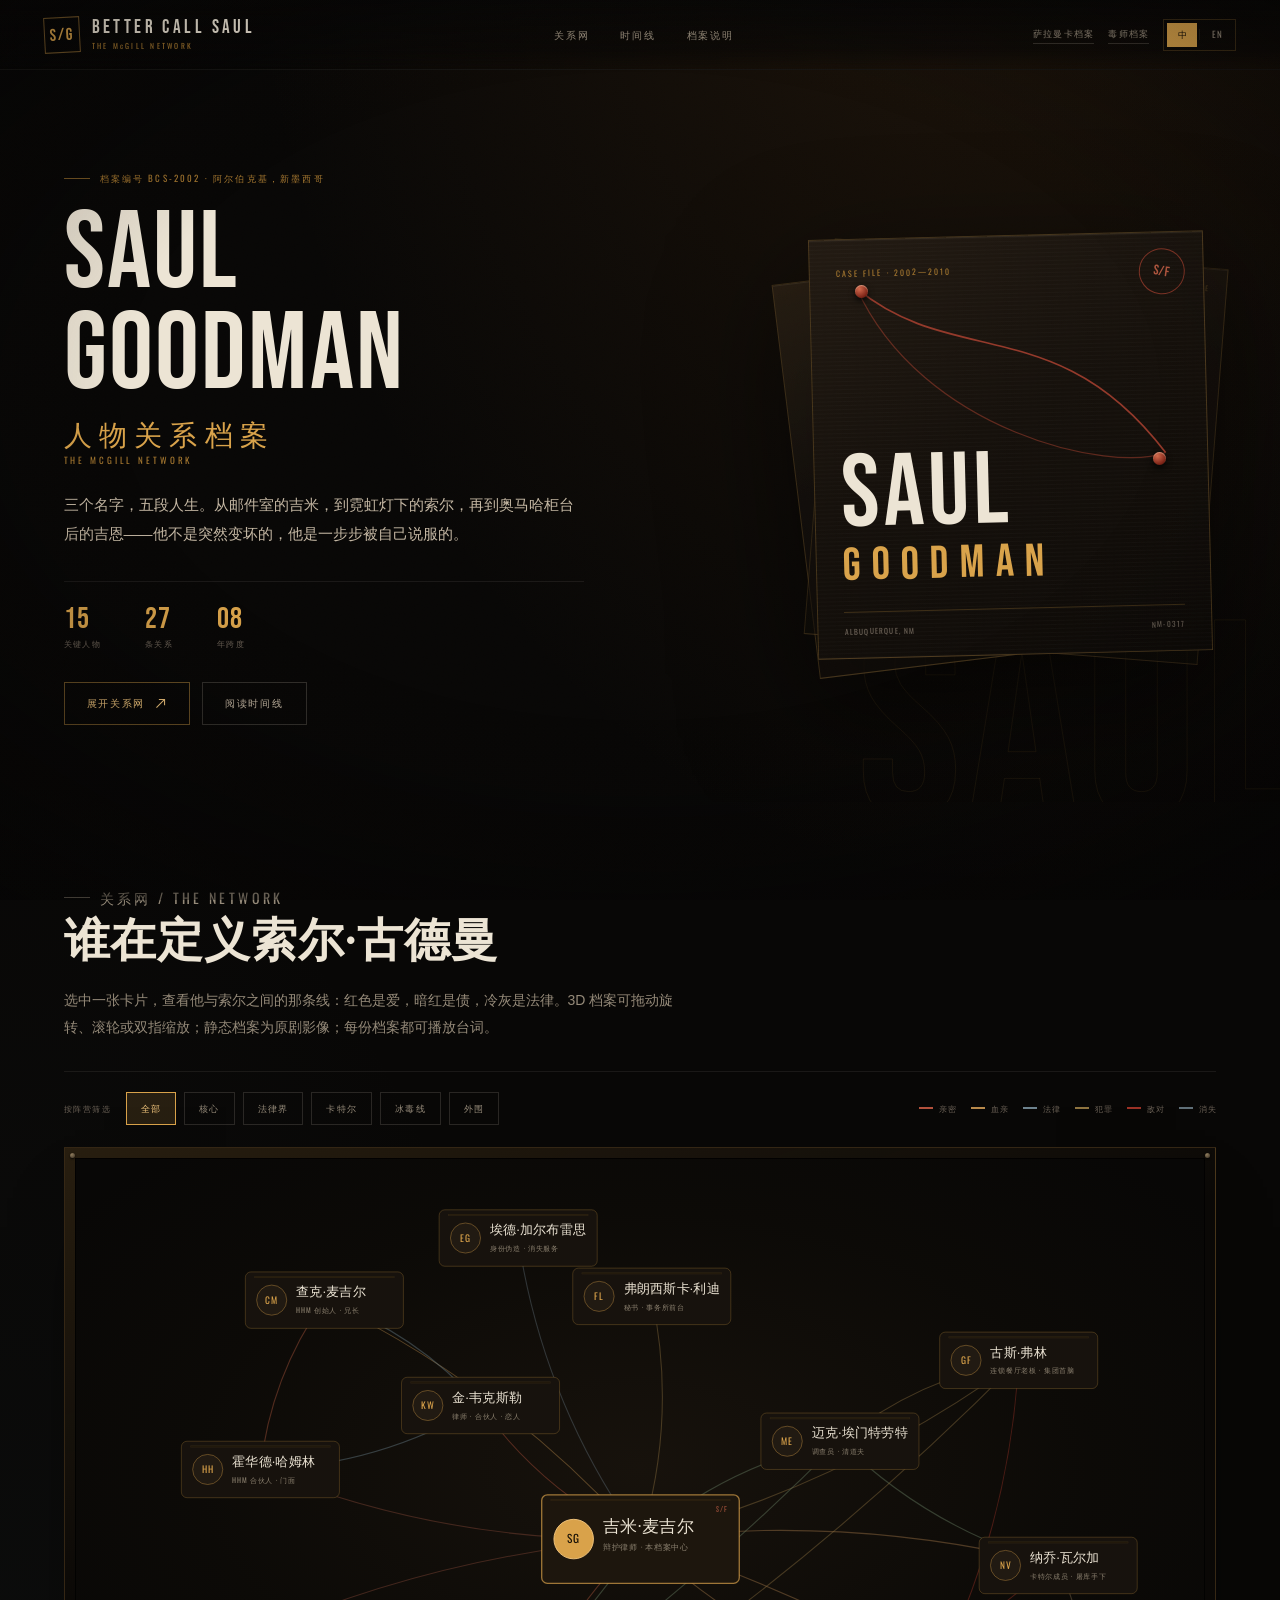
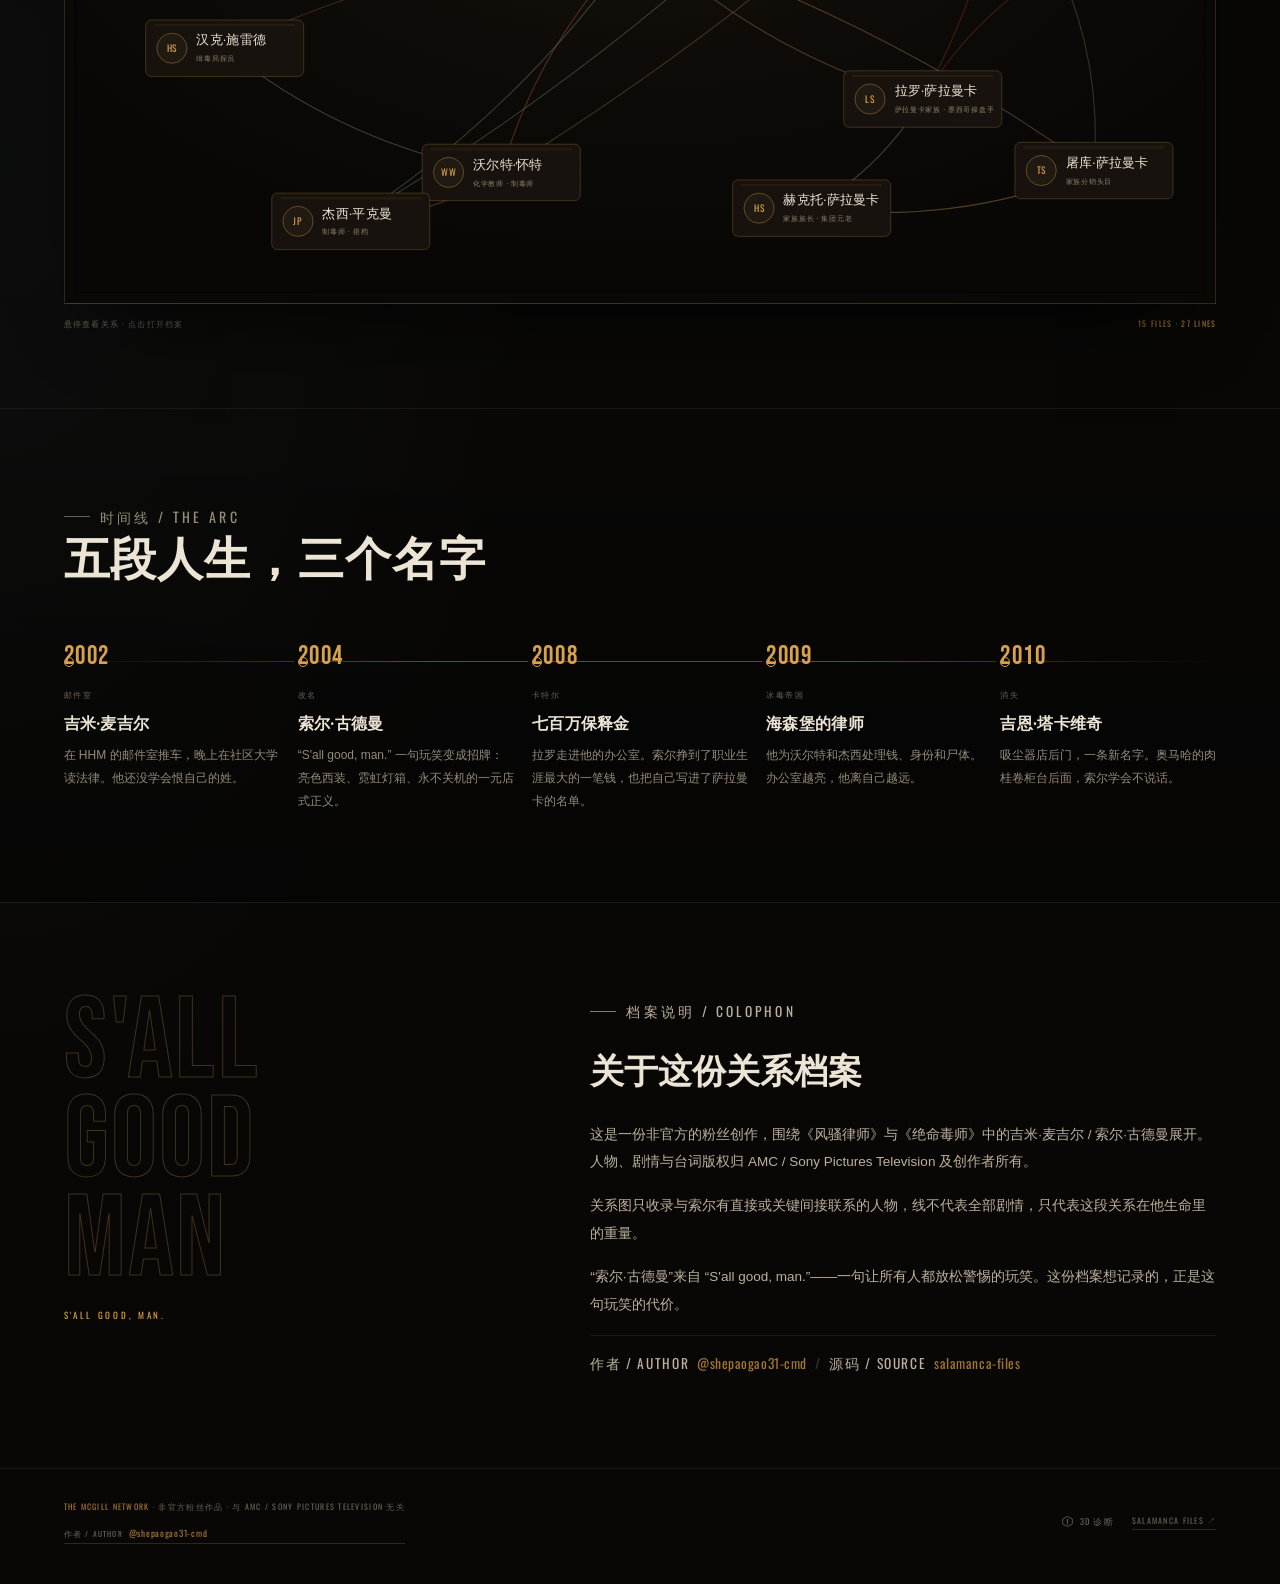
==== commit 4a3e2d94: "fix(bb): make the colophon Walter's own and apply page copy on first paint - init() now calls applyL" ====
--- a/saul.html
+++ b/saul.html
@@ -7,7 +7,7 @@
 <meta name="description" content="以索尔·古德曼为中心的人物关系档案：金、查克、霍华德、迈克、古斯、拉罗、纳乔、沃尔特、杰西等 15 位关键人物与 27 条关系，附时间线。">
 <title>索尔·古德曼人物关系档案 · THE McGILL NETWORK</title>
 <link rel="icon" href="assets/fonts/favicon.svg" type="image/svg+xml">
-<link rel="stylesheet" href="assets/css/network.css">
+<link rel="stylesheet" href="assets/css/network.css?v=20261112b">
 </head>
 <body id="top">
 
@@ -295,12 +295,12 @@
   </section>
 </div>
 
-<script src="assets/js/gl-support.js" defer></script>
-<script src="assets/js/three.min.js" defer></script>
-<script src="assets/js/GLTFLoader.js" defer></script>
-<script src="assets/js/saul-viewer.js" defer></script>
-<script src="assets/js/saul-data.js" defer></script>
-<script src="assets/js/saul.js" defer></script>
-<script src="assets/js/site-meta.js" defer></script>
+<script src="assets/js/gl-support.js?v=20261112b" defer></script>
+<script src="assets/js/three.min.js?v=20261112b" defer></script>
+<script src="assets/js/GLTFLoader.js?v=20261112b" defer></script>
+<script src="assets/js/saul-viewer.js?v=20261112b" defer></script>
+<script src="assets/js/saul-data.js?v=20261112b" defer></script>
+<script src="assets/js/saul.js?v=20261112b" defer></script>
+<script src="assets/js/site-meta.js?v=20261112b" defer></script>
 </body>
 </html>
